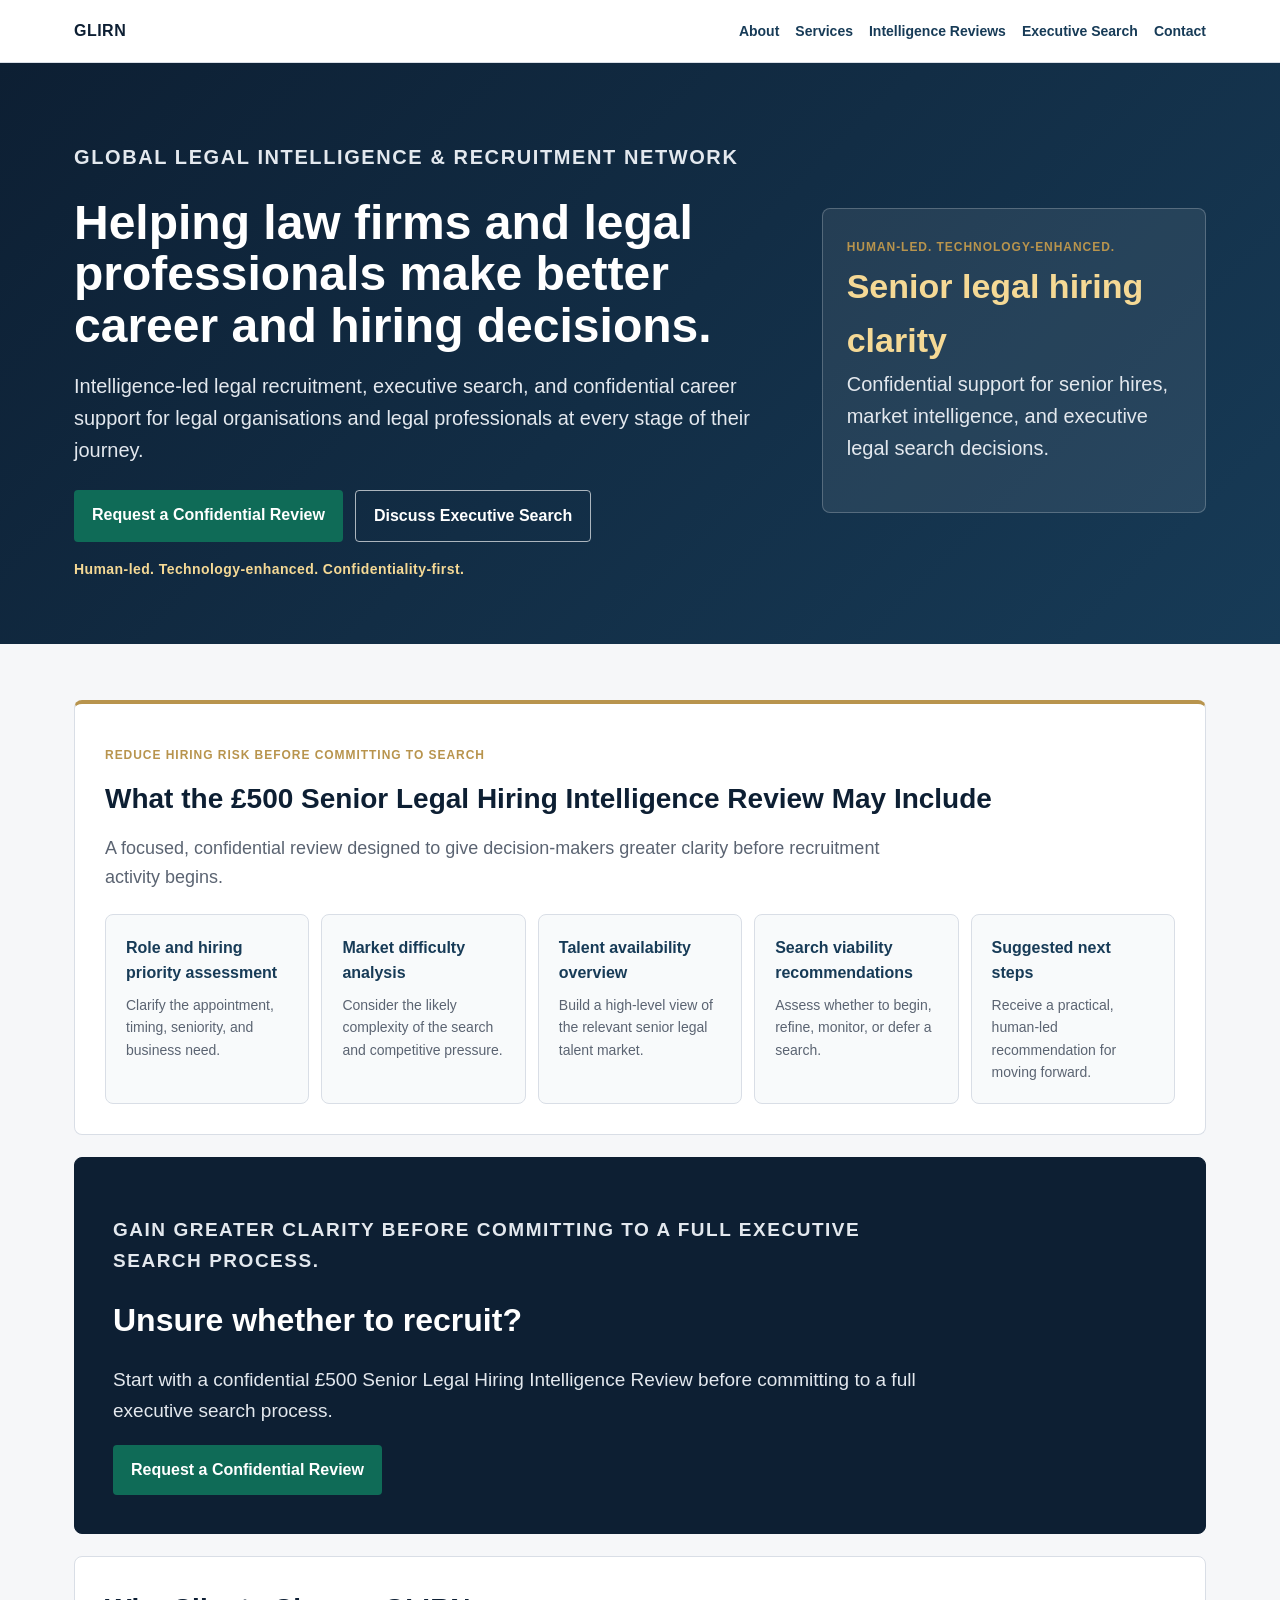
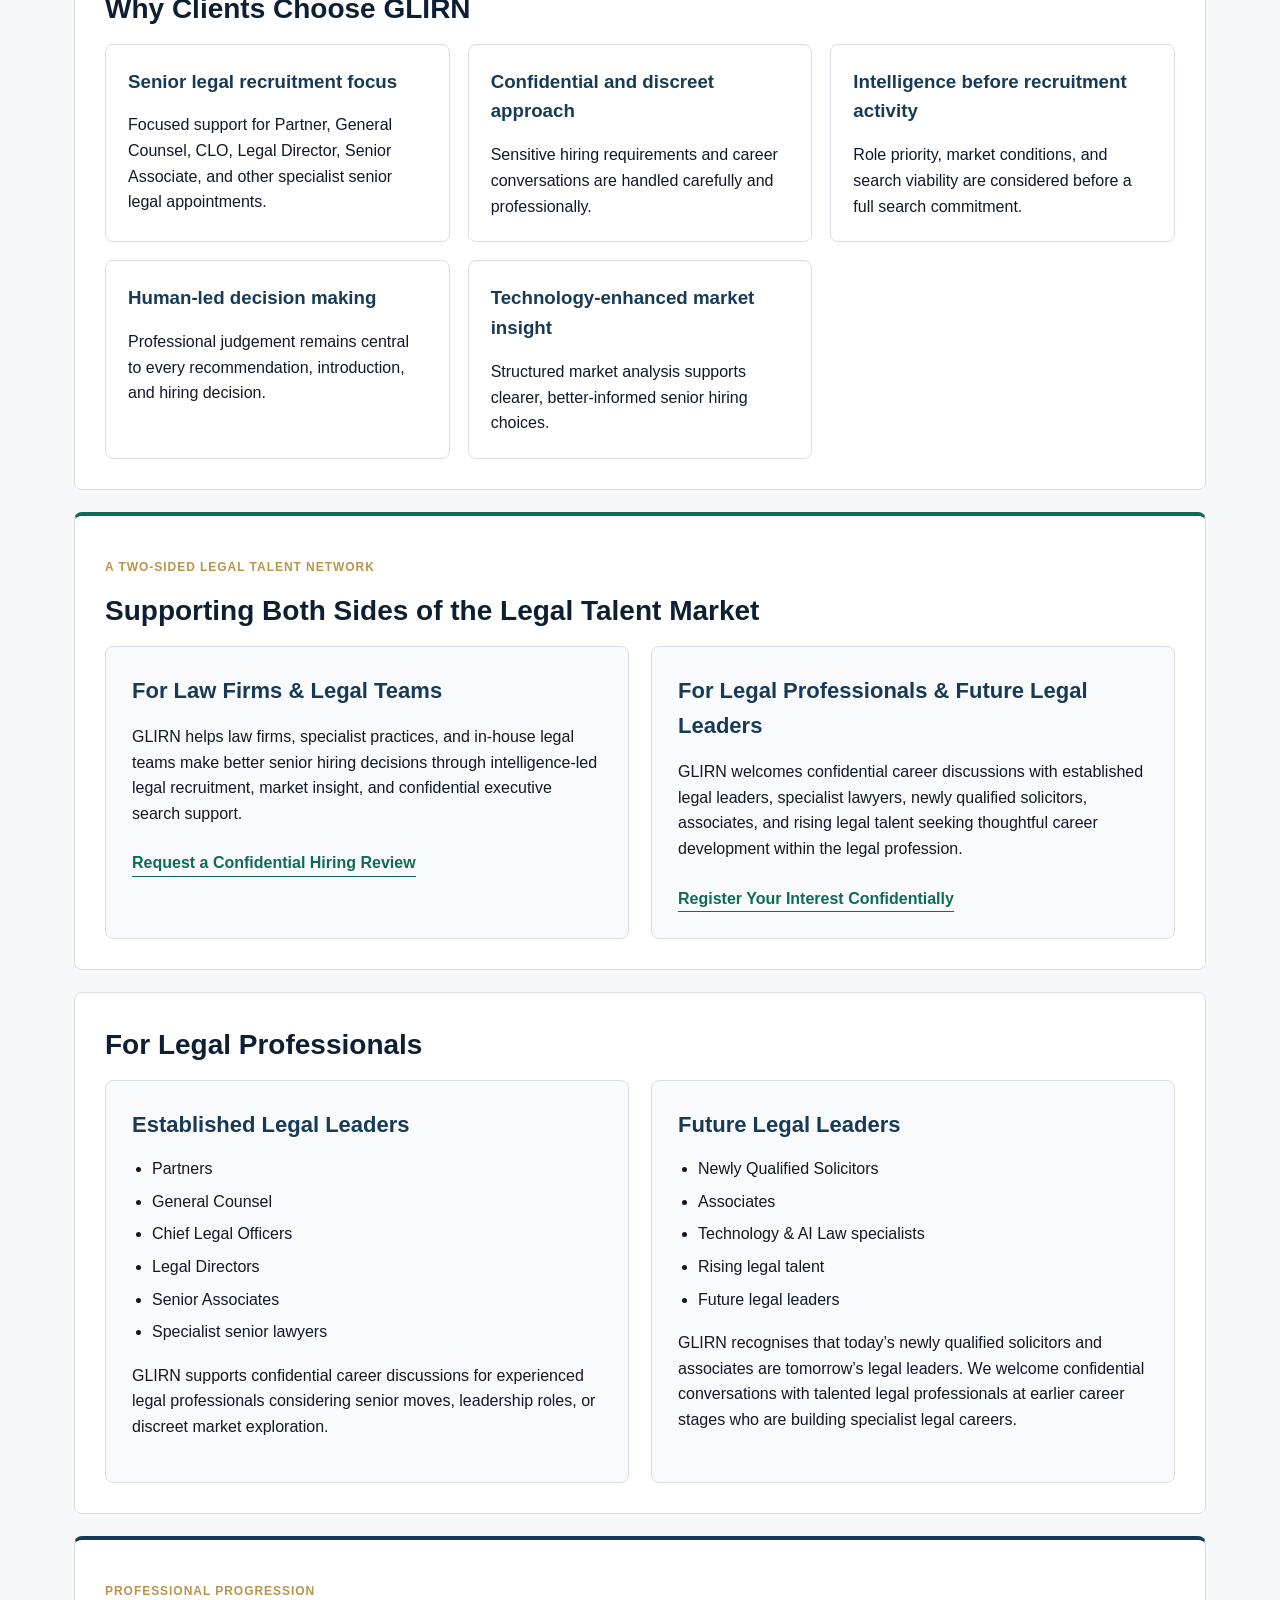
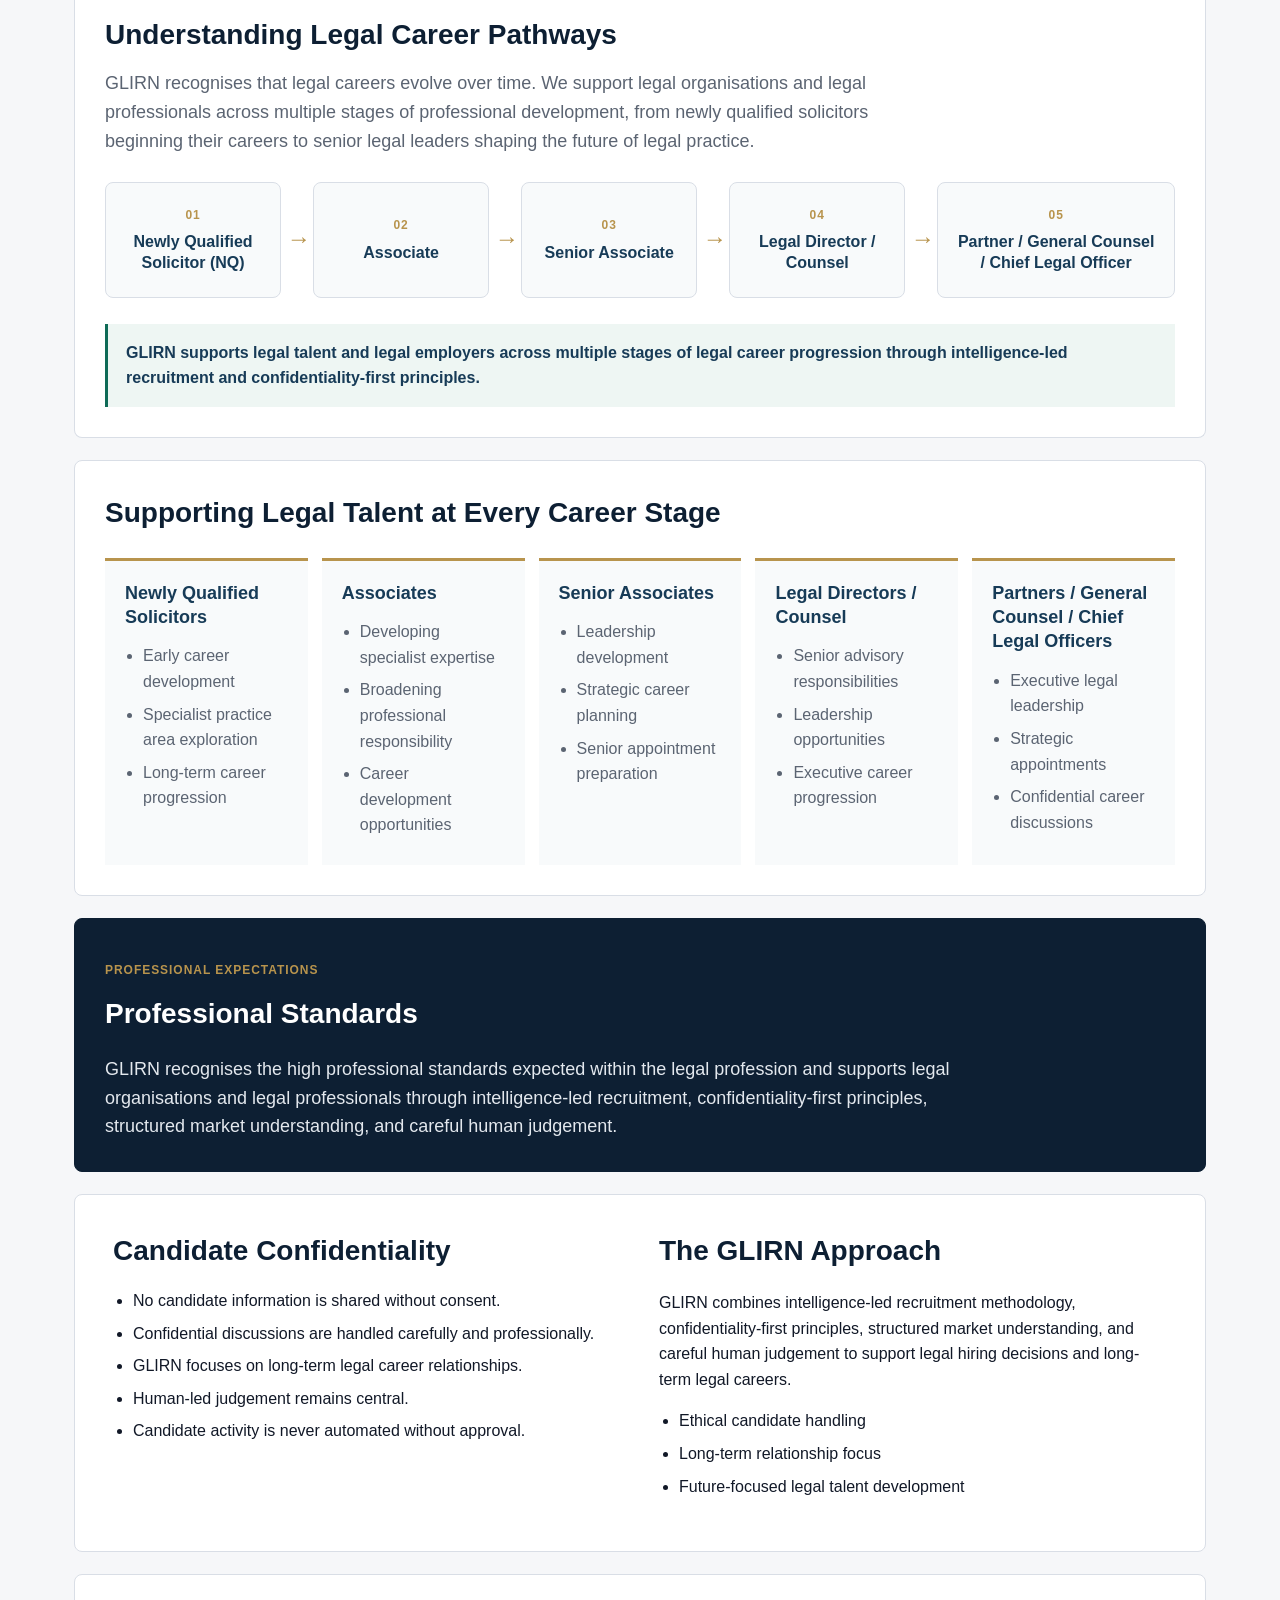
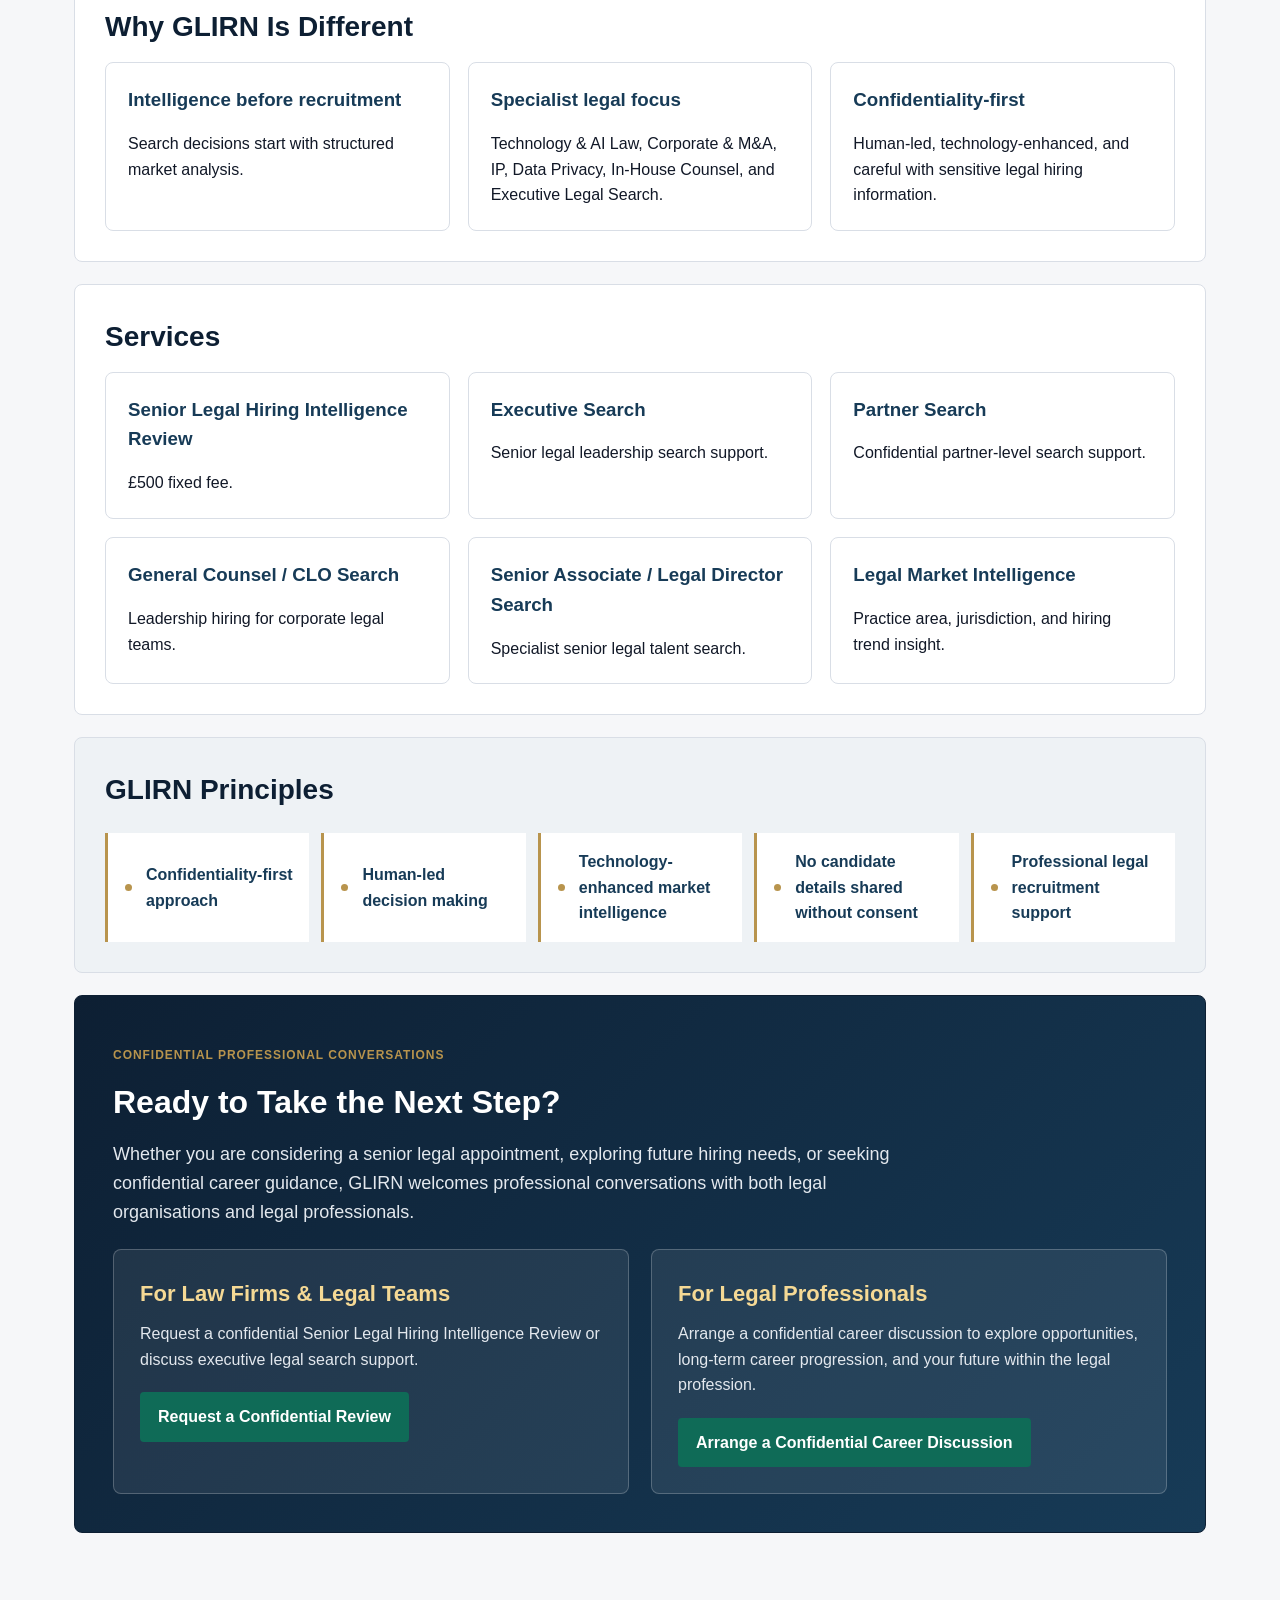
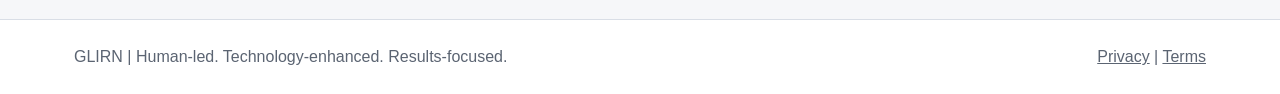
==== public/index.html @ fb08d6c9 "GLIRN Mission 102 live deployment ready" ====
<!doctype html>
<html lang="en">
<head>
  <meta charset="utf-8">
  <meta name="viewport" content="width=device-width, initial-scale=1">
  <title>Global Legal Intelligence & Recruitment Network</title>
  <link rel="stylesheet" href="styles.css">
</head>
<body>
  <header class="site-header">
    <nav class="nav">
      <a class="brand" href="index.html">GLIRN</a>
      <div class="nav-links">
        <a href="about.html">About</a><a href="services.html">Services</a><a href="intelligence-review.html">Intelligence Reviews</a><a href="executive-search.html">Executive Search</a><a href="contact.html">Contact</a>
      </div>
    </nav>
  </header>
  <section class="hero">
    <div class="hero-inner">
      <div>
        <p class="eyebrow">Global Legal Intelligence & Recruitment Network</p>
        <h1>Helping law firms and legal professionals make better career and hiring decisions.</h1>
        <p>Intelligence-led legal recruitment, executive search, and confidential career support for legal organisations and legal professionals at every stage of their journey.</p>
        <div class="button-row">
          <a class="button" href="contact.html">Request a Confidential Review</a>
          <a class="button secondary" href="executive-search.html">Discuss Executive Search</a>
        </div>
        <p class="hero-trust-line">Human-led. Technology-enhanced. Confidentiality-first.</p>
      </div>
      <div class="hero-panel">
        <span class="eyebrow">Human-led. Technology-enhanced.</span>
        <strong>Senior legal hiring clarity</strong>
        <p>Confidential support for senior hires, market intelligence, and executive legal search decisions.</p>
      </div>
    </div>
  </section>
  <main>
    <section class="section review-inclusions">
      <p class="eyebrow">Reduce Hiring Risk Before Committing to Search</p>
      <h2>What the &pound;500 Senior Legal Hiring Intelligence Review May Include</h2>
      <p class="section-intro">A focused, confidential review designed to give decision-makers greater clarity before recruitment activity begins.</p>
      <div class="review-list">
        <div><strong>Role and hiring priority assessment</strong><span>Clarify the appointment, timing, seniority, and business need.</span></div>
        <div><strong>Market difficulty analysis</strong><span>Consider the likely complexity of the search and competitive pressure.</span></div>
        <div><strong>Talent availability overview</strong><span>Build a high-level view of the relevant senior legal talent market.</span></div>
        <div><strong>Search viability recommendations</strong><span>Assess whether to begin, refine, monitor, or defer a search.</span></div>
        <div><strong>Suggested next steps</strong><span>Receive a practical, human-led recommendation for moving forward.</span></div>
      </div>
    </section>
    <section class="section cta-band near-top-cta">
      <p class="eyebrow">Gain greater clarity before committing to a full executive search process.</p>
      <h2>Unsure whether to recruit?</h2>
      <p>Start with a confidential &pound;500 Senior Legal Hiring Intelligence Review before committing to a full executive search process.</p>
      <a class="button" href="contact.html">Request a Confidential Review</a>
    </section>
    <section class="section">
      <h2>Why Clients Choose GLIRN</h2>
      <div class="grid">
        <div class="card"><h3>Senior legal recruitment focus</h3><p>Focused support for Partner, General Counsel, CLO, Legal Director, Senior Associate, and other specialist senior legal appointments.</p></div>
        <div class="card"><h3>Confidential and discreet approach</h3><p>Sensitive hiring requirements and career conversations are handled carefully and professionally.</p></div>
        <div class="card"><h3>Intelligence before recruitment activity</h3><p>Role priority, market conditions, and search viability are considered before a full search commitment.</p></div>
        <div class="card"><h3>Human-led decision making</h3><p>Professional judgement remains central to every recommendation, introduction, and hiring decision.</p></div>
        <div class="card"><h3>Technology-enhanced market insight</h3><p>Structured market analysis supports clearer, better-informed senior hiring choices.</p></div>
      </div>
    </section>
    <section class="section market-sides">
      <p class="eyebrow">A two-sided legal talent network</p>
      <h2>Supporting Both Sides of the Legal Talent Market</h2>
      <div class="split">
        <div class="audience-card"><h3>For Law Firms &amp; Legal Teams</h3><p>GLIRN helps law firms, specialist practices, and in-house legal teams make better senior hiring decisions through intelligence-led legal recruitment, market insight, and confidential executive search support.</p><a class="text-link" href="contact.html">Request a Confidential Hiring Review</a></div>
        <div class="audience-card"><h3>For Legal Professionals &amp; Future Legal Leaders</h3><p>GLIRN welcomes confidential career discussions with established legal leaders, specialist lawyers, newly qualified solicitors, associates, and rising legal talent seeking thoughtful career development within the legal profession.</p><a class="text-link" href="contact.html">Register Your Interest Confidentially</a></div>
      </div>
    </section>
    <section class="section">
      <h2>For Legal Professionals</h2>
      <div class="split">
        <div class="career-card"><h3>Established Legal Leaders</h3><ul class="role-list"><li>Partners</li><li>General Counsel</li><li>Chief Legal Officers</li><li>Legal Directors</li><li>Senior Associates</li><li>Specialist senior lawyers</li></ul><p>GLIRN supports confidential career discussions for experienced legal professionals considering senior moves, leadership roles, or discreet market exploration.</p></div>
        <div class="career-card"><h3>Future Legal Leaders</h3><ul class="role-list"><li>Newly Qualified Solicitors</li><li>Associates</li><li>Technology &amp; AI Law specialists</li><li>Rising legal talent</li><li>Future legal leaders</li></ul><p>GLIRN recognises that today&rsquo;s newly qualified solicitors and associates are tomorrow&rsquo;s legal leaders. We welcome confidential conversations with talented legal professionals at earlier career stages who are building specialist legal careers.</p></div>
      </div>
    </section>
    <section class="section career-pathways">
      <p class="eyebrow">Professional progression</p>
      <h2>Understanding Legal Career Pathways</h2>
      <p class="section-intro">GLIRN recognises that legal careers evolve over time. We support legal organisations and legal professionals across multiple stages of professional development, from newly qualified solicitors beginning their careers to senior legal leaders shaping the future of legal practice.</p>
      <div class="pathway-flow" aria-label="Legal career progression">
        <div class="pathway-step"><span>01</span><strong>Newly Qualified Solicitor (NQ)</strong></div>
        <div class="pathway-arrow" aria-hidden="true">&darr;</div>
        <div class="pathway-step"><span>02</span><strong>Associate</strong></div>
        <div class="pathway-arrow" aria-hidden="true">&darr;</div>
        <div class="pathway-step"><span>03</span><strong>Senior Associate</strong></div>
        <div class="pathway-arrow" aria-hidden="true">&darr;</div>
        <div class="pathway-step"><span>04</span><strong>Legal Director / Counsel</strong></div>
        <div class="pathway-arrow" aria-hidden="true">&darr;</div>
        <div class="pathway-step"><span>05</span><strong>Partner / General Counsel / Chief Legal Officer</strong></div>
      </div>
      <p class="pathway-summary">GLIRN supports legal talent and legal employers across multiple stages of legal career progression through intelligence-led recruitment and confidentiality-first principles.</p>
    </section>
    <section class="section career-stages">
      <h2>Supporting Legal Talent at Every Career Stage</h2>
      <div class="stage-grid">
        <div class="stage-card"><h3>Newly Qualified Solicitors</h3><ul><li>Early career development</li><li>Specialist practice area exploration</li><li>Long-term career progression</li></ul></div>
        <div class="stage-card"><h3>Associates</h3><ul><li>Developing specialist expertise</li><li>Broadening professional responsibility</li><li>Career development opportunities</li></ul></div>
        <div class="stage-card"><h3>Senior Associates</h3><ul><li>Leadership development</li><li>Strategic career planning</li><li>Senior appointment preparation</li></ul></div>
        <div class="stage-card"><h3>Legal Directors / Counsel</h3><ul><li>Senior advisory responsibilities</li><li>Leadership opportunities</li><li>Executive career progression</li></ul></div>
        <div class="stage-card"><h3>Partners / General Counsel / Chief Legal Officers</h3><ul><li>Executive legal leadership</li><li>Strategic appointments</li><li>Confidential career discussions</li></ul></div>
      </div>
    </section>
    <section class="section professional-standards">
      <p class="eyebrow">Professional expectations</p>
      <h2>Professional Standards</h2>
      <p>GLIRN recognises the high professional standards expected within the legal profession and supports legal organisations and legal professionals through intelligence-led recruitment, confidentiality-first principles, structured market understanding, and careful human judgement.</p>
    </section>
    <section class="section split trust-sections">
      <div><h2>Candidate Confidentiality</h2><ul class="trust-list"><li>No candidate information is shared without consent.</li><li>Confidential discussions are handled carefully and professionally.</li><li>GLIRN focuses on long-term legal career relationships.</li><li>Human-led judgement remains central.</li><li>Candidate activity is never automated without approval.</li></ul></div>
      <div><h2>The GLIRN Approach</h2><p>GLIRN combines intelligence-led recruitment methodology, confidentiality-first principles, structured market understanding, and careful human judgement to support legal hiring decisions and long-term legal careers.</p><ul class="trust-list"><li>Ethical candidate handling</li><li>Long-term relationship focus</li><li>Future-focused legal talent development</li></ul></div>
    </section>
    <section class="section">
      <h2>Why GLIRN Is Different</h2>
      <div class="grid">
        <div class="card"><h3>Intelligence before recruitment</h3><p>Search decisions start with structured market analysis.</p></div>
        <div class="card"><h3>Specialist legal focus</h3><p>Technology & AI Law, Corporate & M&A, IP, Data Privacy, In-House Counsel, and Executive Legal Search.</p></div>
        <div class="card"><h3>Confidentiality-first</h3><p>Human-led, technology-enhanced, and careful with sensitive legal hiring information.</p></div>
      </div>
    </section>
    <section class="section">
      <h2>Services</h2>
      <div class="grid">
        <div class="card"><h3>Senior Legal Hiring Intelligence Review</h3><p>&pound;500 fixed fee.</p></div>
        <div class="card"><h3>Executive Search</h3><p>Senior legal leadership search support.</p></div>
        <div class="card"><h3>Partner Search</h3><p>Confidential partner-level search support.</p></div>
        <div class="card"><h3>General Counsel / CLO Search</h3><p>Leadership hiring for corporate legal teams.</p></div>
        <div class="card"><h3>Senior Associate / Legal Director Search</h3><p>Specialist senior legal talent search.</p></div>
        <div class="card"><h3>Legal Market Intelligence</h3><p>Practice area, jurisdiction, and hiring trend insight.</p></div>
      </div>
    </section>
    <section class="section principles">
      <h2>GLIRN Principles</h2>
      <ul class="principles-list">
        <li>Confidentiality-first approach</li>
        <li>Human-led decision making</li>
        <li>Technology-enhanced market intelligence</li>
        <li>No candidate details shared without consent</li>
        <li>Professional legal recruitment support</li>
      </ul>
    </section>
    <section class="section final-conversion">
      <p class="eyebrow">Confidential professional conversations</p>
      <h2>Ready to Take the Next Step?</h2>
      <p class="section-intro">Whether you are considering a senior legal appointment, exploring future hiring needs, or seeking confidential career guidance, GLIRN welcomes professional conversations with both legal organisations and legal professionals.</p>
      <div class="split">
        <div class="conversion-card"><h3>For Law Firms &amp; Legal Teams</h3><p>Request a confidential Senior Legal Hiring Intelligence Review or discuss executive legal search support.</p><a class="button" href="contact.html">Request a Confidential Review</a></div>
        <div class="conversion-card"><h3>For Legal Professionals</h3><p>Arrange a confidential career discussion to explore opportunities, long-term career progression, and your future within the legal profession.</p><a class="button" href="contact.html">Arrange a Confidential Career Discussion</a></div>
      </div>
    </section>
  </main>
  <footer class="footer"><div class="footer-inner"><span>GLIRN | Human-led. Technology-enhanced. Results-focused.</span><span><a href="privacy.html">Privacy</a> | <a href="terms.html">Terms</a></span></div></footer>
</body>
</html>
---- public/styles.css ----
:root{
  --ink:#111827;
  --muted:#5b6472;
  --line:#d9dee6;
  --navy:#0d1f33;
  --blue:#173b57;
  --green:#0f6b57;
  --gold:#b8944d;
  --paper:#f6f7f9;
  --white:#ffffff;
}
*{box-sizing:border-box}
body{margin:0;font-family:Arial,Helvetica,sans-serif;color:var(--ink);background:var(--paper);line-height:1.6}
a{color:inherit}
.site-header{background:var(--white);border-bottom:1px solid var(--line);position:sticky;top:0;z-index:2}
.nav{max-width:1180px;margin:auto;padding:18px 24px;display:flex;align-items:center;justify-content:space-between;gap:18px}
.brand{font-weight:800;letter-spacing:.03em;color:var(--navy);text-decoration:none}
.nav-links{display:flex;flex-wrap:wrap;gap:16px}
.nav-links a{text-decoration:none;color:var(--blue);font-weight:700;font-size:14px}
.hero{background:linear-gradient(135deg,#0d1f33,#173b57);color:white}
.hero-inner{max-width:1180px;margin:auto;padding:78px 24px 64px;display:grid;grid-template-columns:1.3fr .7fr;gap:34px;align-items:center}
.hero h1{font-size:48px;line-height:1.08;margin:0 0 18px;letter-spacing:0}
.hero p{font-size:20px;color:#e3e8ee;margin:0 0 24px}
.hero-panel{border:1px solid rgba(255,255,255,.22);padding:24px;background:rgba(255,255,255,.08);border-radius:8px}
.hero-panel strong{display:block;font-size:34px;color:#f5d995}
.button-row{display:flex;flex-wrap:wrap;gap:12px}
.button{display:inline-block;padding:12px 18px;border-radius:4px;text-decoration:none;font-weight:800;background:var(--green);color:white}
.button.secondary{background:transparent;border:1px solid rgba(255,255,255,.65)}
.hero .hero-trust-line{margin:16px 0 0;font-size:14px;font-weight:800;letter-spacing:.03em;color:#f5d995}
main{max-width:1180px;margin:auto;padding:34px 24px}
.section{background:var(--white);border:1px solid var(--line);border-radius:8px;padding:30px;margin:22px 0}
.section h2{margin:0 0 12px;color:var(--navy);font-size:28px}
.grid{display:grid;grid-template-columns:repeat(3,1fr);gap:18px}
.card{border:1px solid var(--line);border-radius:8px;padding:22px;background:#fff}
.card h3{margin:0 0 8px;color:var(--blue)}
.card p{margin-bottom:0}
.eyebrow{text-transform:uppercase;font-size:12px;font-weight:800;letter-spacing:.08em;color:var(--gold)}
.split{display:grid;grid-template-columns:1fr 1fr;gap:22px}
.market-sides{border-top:4px solid var(--green)}
.audience-card,.career-card{padding:26px;border:1px solid var(--line);border-radius:8px;background:#f8fafb}
.audience-card h3,.career-card h3{margin:0 0 10px;color:var(--blue);font-size:22px}
.text-link{display:inline-block;margin-top:8px;color:var(--green);font-weight:800;text-decoration:none;border-bottom:1px solid currentColor}
.role-list,.trust-list{margin:14px 0 18px;padding-left:20px}
.role-list li,.trust-list li{margin:7px 0}
.trust-sections>div{padding:4px 8px}
.standards-note{padding:14px 16px;background:#eef2f5;border-left:3px solid var(--gold);color:var(--muted);font-size:14px}
.section-intro{max-width:780px;color:var(--muted);font-size:18px;margin:0 0 22px}
.career-pathways{border-top:4px solid var(--blue)}
.pathway-flow{display:grid;grid-template-columns:1fr auto 1fr auto 1fr auto 1fr auto 1.35fr;gap:10px;align-items:stretch;margin:26px 0}
.pathway-step{display:flex;flex-direction:column;justify-content:center;min-height:116px;padding:18px;border:1px solid var(--line);border-radius:8px;background:#f8fafb;text-align:center}
.pathway-step span{color:var(--gold);font-size:12px;font-weight:800;letter-spacing:.08em}
.pathway-step strong{margin-top:6px;color:var(--blue);line-height:1.35}
.pathway-arrow{display:flex;align-items:center;color:var(--gold);font-size:24px;font-weight:800;transform:rotate(-90deg)}
.pathway-summary{margin:0;padding:16px 18px;border-left:3px solid var(--green);background:#eef6f3;color:var(--blue);font-weight:700}
.stage-grid{display:grid;grid-template-columns:repeat(5,1fr);gap:14px;margin-top:22px}
.stage-card{padding:20px;border-top:3px solid var(--gold);background:#f8fafb}
.stage-card h3{margin:0;color:var(--blue);font-size:18px;line-height:1.35}
.stage-card ul{margin:14px 0 0;padding-left:18px;color:var(--muted)}
.stage-card li{margin:7px 0}
.professional-standards{background:var(--navy);color:#e3e8ee;border-color:var(--navy)}
.professional-standards h2{color:white}
.professional-standards p:last-child{max-width:900px;margin-bottom:0;font-size:18px}
.review-inclusions{border-top:4px solid var(--gold)}
.review-list{display:grid;grid-template-columns:repeat(5,1fr);gap:12px}
.review-list div{padding:20px;background:#f8fafb;border:1px solid var(--line);border-radius:8px}
.review-list strong{display:block;color:var(--blue);margin-bottom:8px}
.review-list span{display:block;color:var(--muted);font-size:14px}
.cta-band{background:var(--navy);color:white;border-color:var(--navy);padding:38px}
.cta-band h2{color:white;font-size:32px}
.cta-band p{max-width:820px;font-size:19px;color:#e3e8ee}
.near-top-cta{margin-top:0}
.principles{background:#eef2f5}
.principles-list{display:grid;grid-template-columns:repeat(5,1fr);gap:12px;margin:20px 0 0;padding:0;list-style:none}
.principles-list li{position:relative;display:flex;align-items:center;min-height:86px;padding:16px 16px 16px 38px;border-left:3px solid var(--gold);background:var(--white);font-weight:700;color:var(--blue)}
.principles-list li::before{content:"";position:absolute;left:17px;width:7px;height:7px;border-radius:50%;background:var(--gold)}
.principles-grid{display:grid;grid-template-columns:repeat(5,1fr);gap:12px;margin-top:20px}
.principles-grid span{display:flex;align-items:center;min-height:86px;padding:16px;border-left:3px solid var(--gold);background:var(--white);font-weight:700;color:var(--blue)}
.final-conversion{background:linear-gradient(135deg,#0d1f33,#173b57);color:white;border-color:var(--navy);padding:38px}
.final-conversion h2{color:white;font-size:32px}
.final-conversion .section-intro{color:#e3e8ee}
.conversion-card{padding:26px;border:1px solid rgba(255,255,255,.22);border-radius:8px;background:rgba(255,255,255,.08)}
.conversion-card h3{margin:0 0 10px;color:#f5d995;font-size:22px}
.conversion-card p{margin:0 0 20px;color:#e3e8ee}
.form label{display:block;margin-top:14px;font-weight:800}
.form input,.form select,.form textarea{width:100%;margin-top:6px;padding:12px;border:1px solid #b8c0c8;border-radius:4px;font:inherit;background:white}
.form button{margin-top:16px;border:0}
.footer{border-top:1px solid var(--line);background:var(--white);margin-top:30px}
.footer-inner{max-width:1180px;margin:auto;padding:24px;display:flex;justify-content:space-between;gap:18px;flex-wrap:wrap;color:var(--muted)}
@media (max-width:800px){
  .hero-inner,.split,.grid,.principles-grid,.principles-list,.review-list,.stage-grid{grid-template-columns:1fr}
  .pathway-flow{grid-template-columns:1fr}
  .pathway-arrow{justify-content:center;transform:none}
  .hero h1{font-size:34px}
  .nav{align-items:flex-start;flex-direction:column}
}
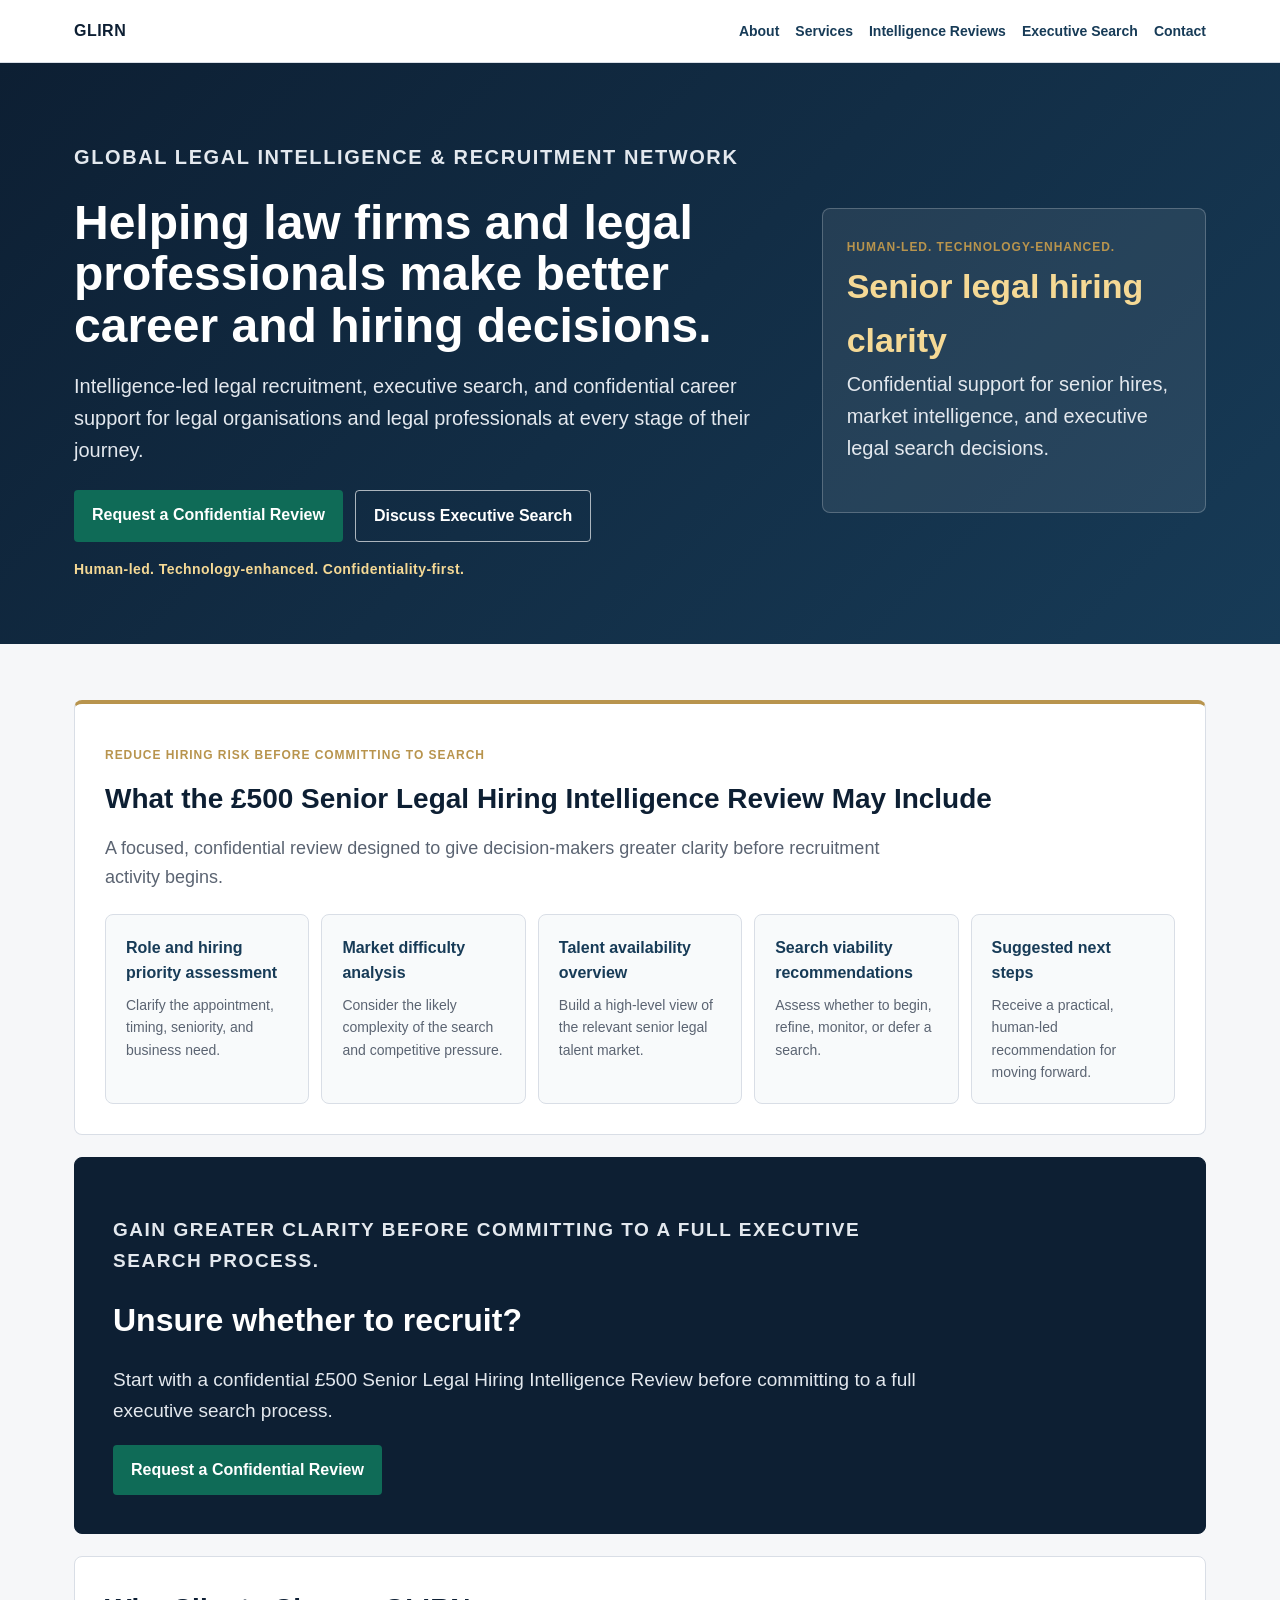
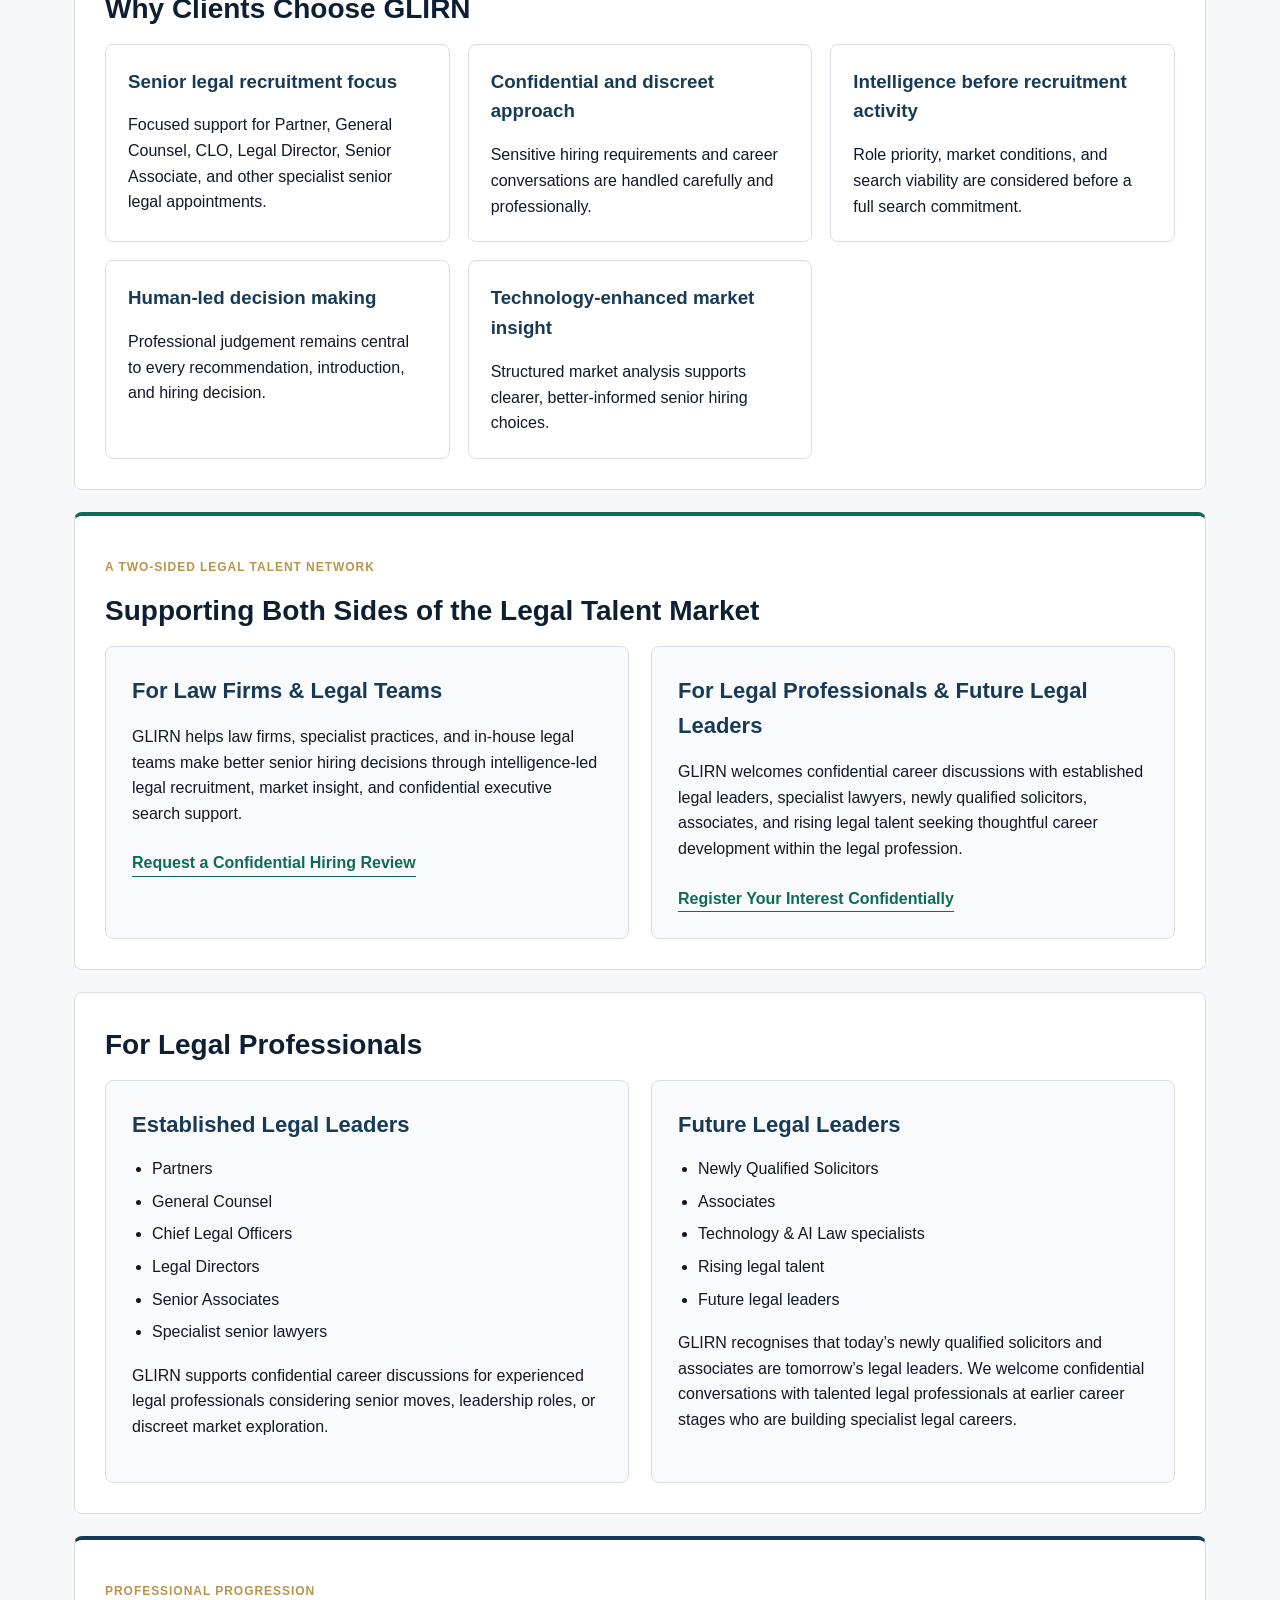
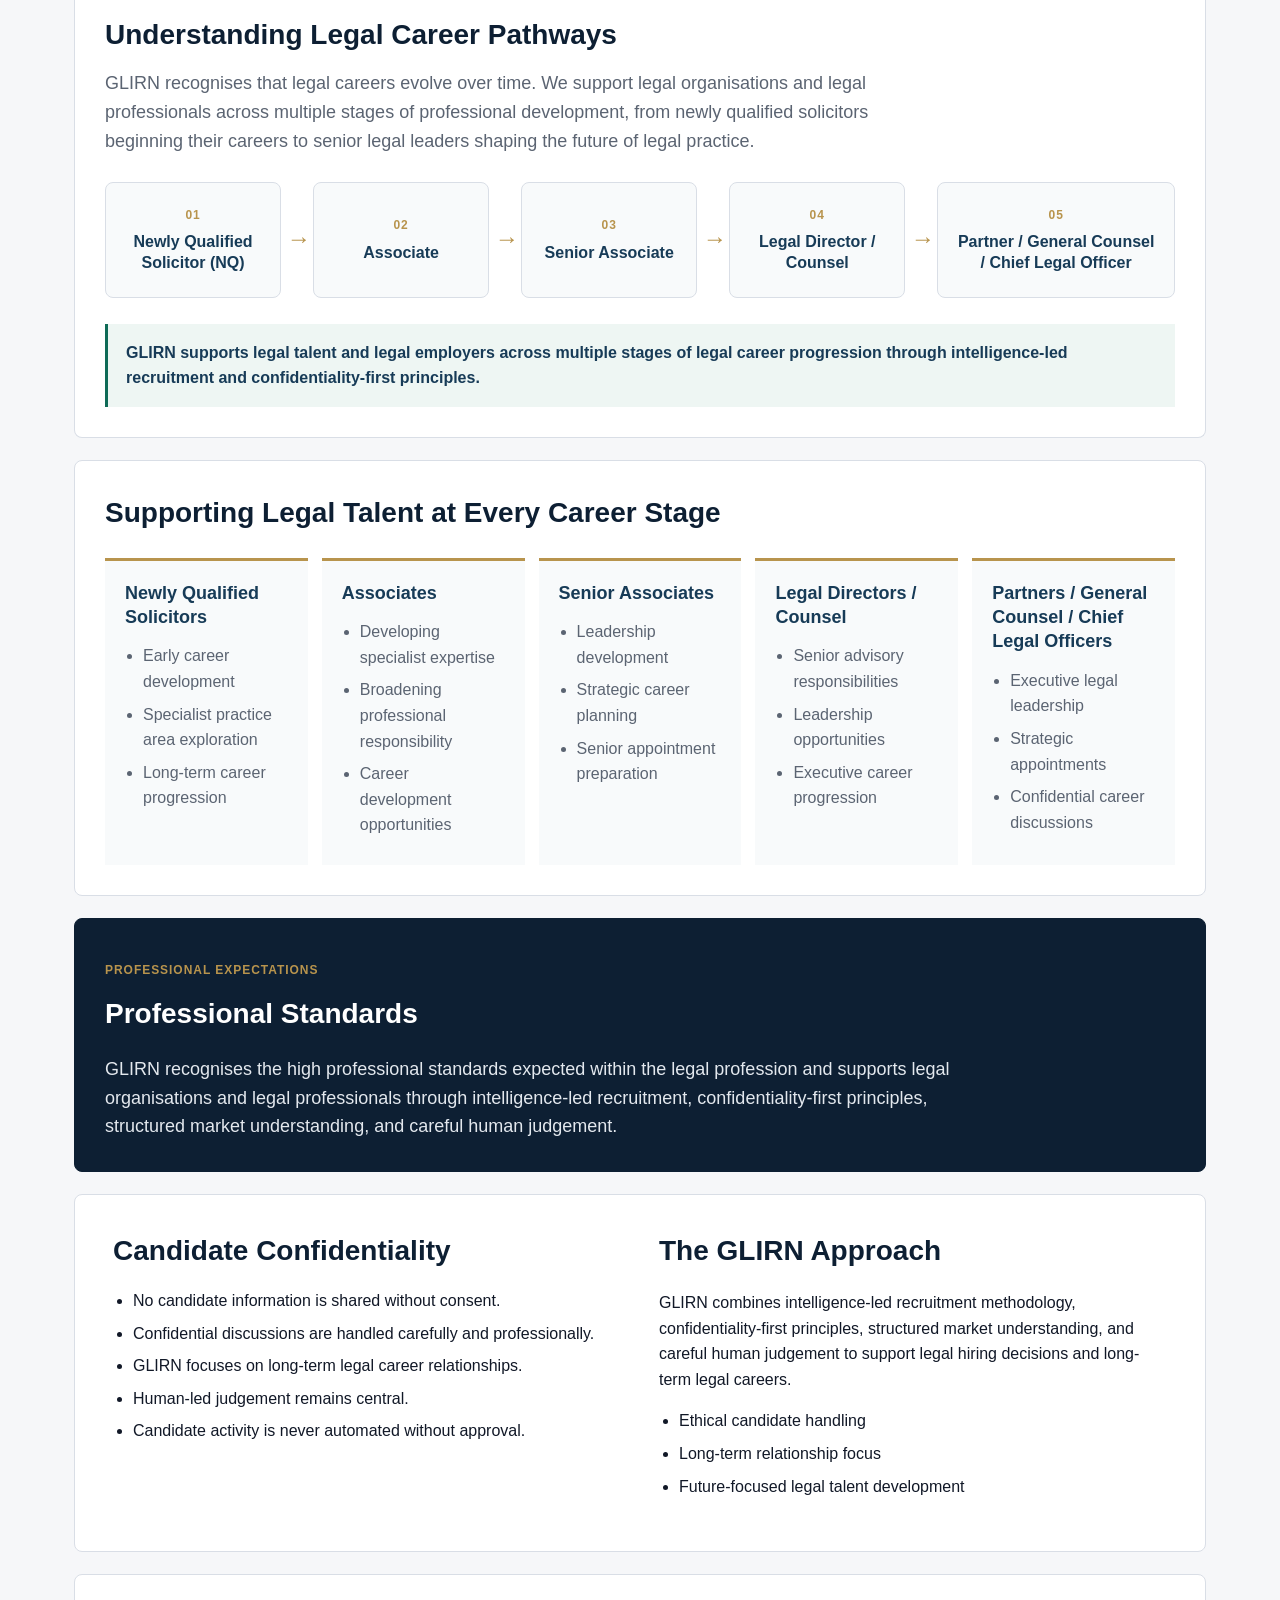
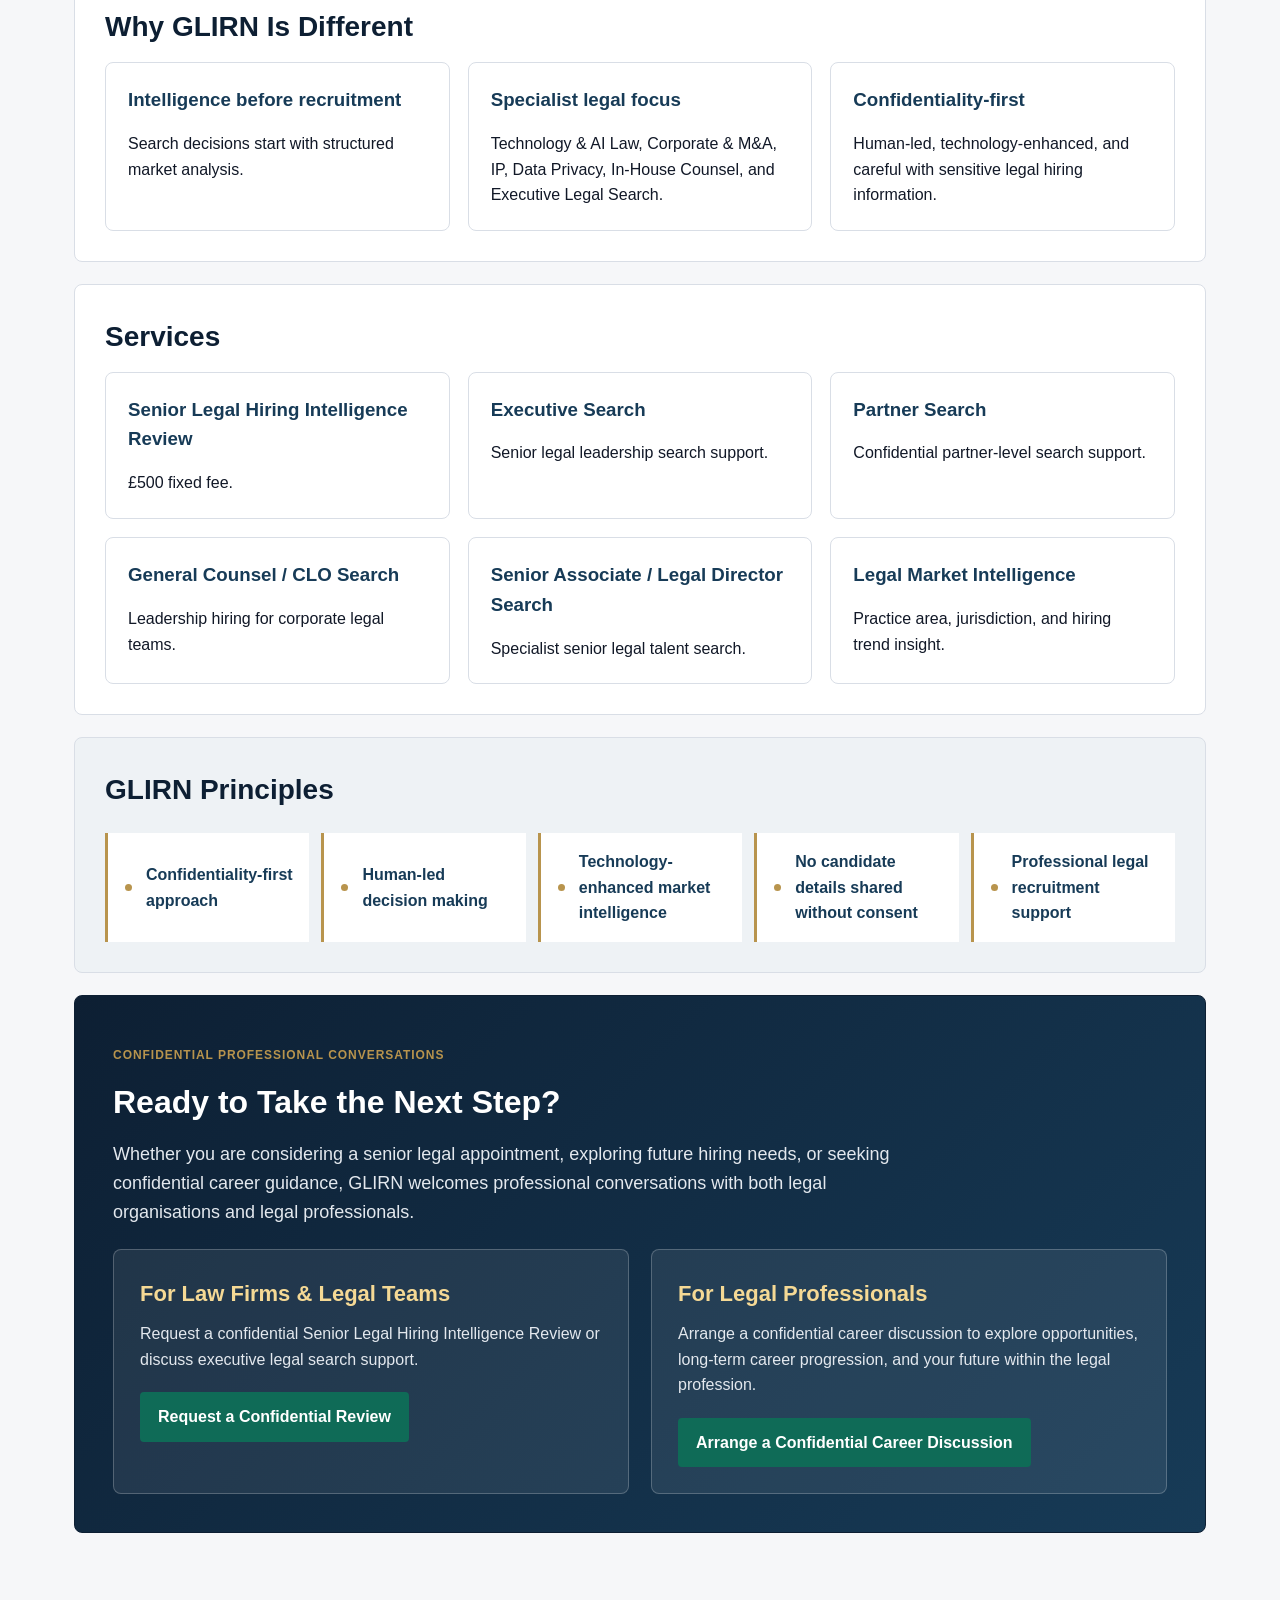
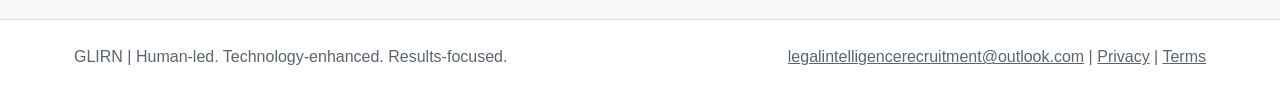
==== commit 7deaa405: "Mission 104: Add GLIRN contact email" ====
--- a/public/index.html
+++ b/public/index.html
@@ -153,6 +153,6 @@
       </div>
     </section>
   </main>
-  <footer class="footer"><div class="footer-inner"><span>GLIRN | Human-led. Technology-enhanced. Results-focused.</span><span><a href="privacy.html">Privacy</a> | <a href="terms.html">Terms</a></span></div></footer>
+  <footer class="footer"><div class="footer-inner"><span>GLIRN | Human-led. Technology-enhanced. Results-focused.</span><span><a href="mailto:legalintelligencerecruitment@outlook.com">legalintelligencerecruitment@outlook.com</a> | <a href="privacy.html">Privacy</a> | <a href="terms.html">Terms</a></span></div></footer>
 </body>
 </html>
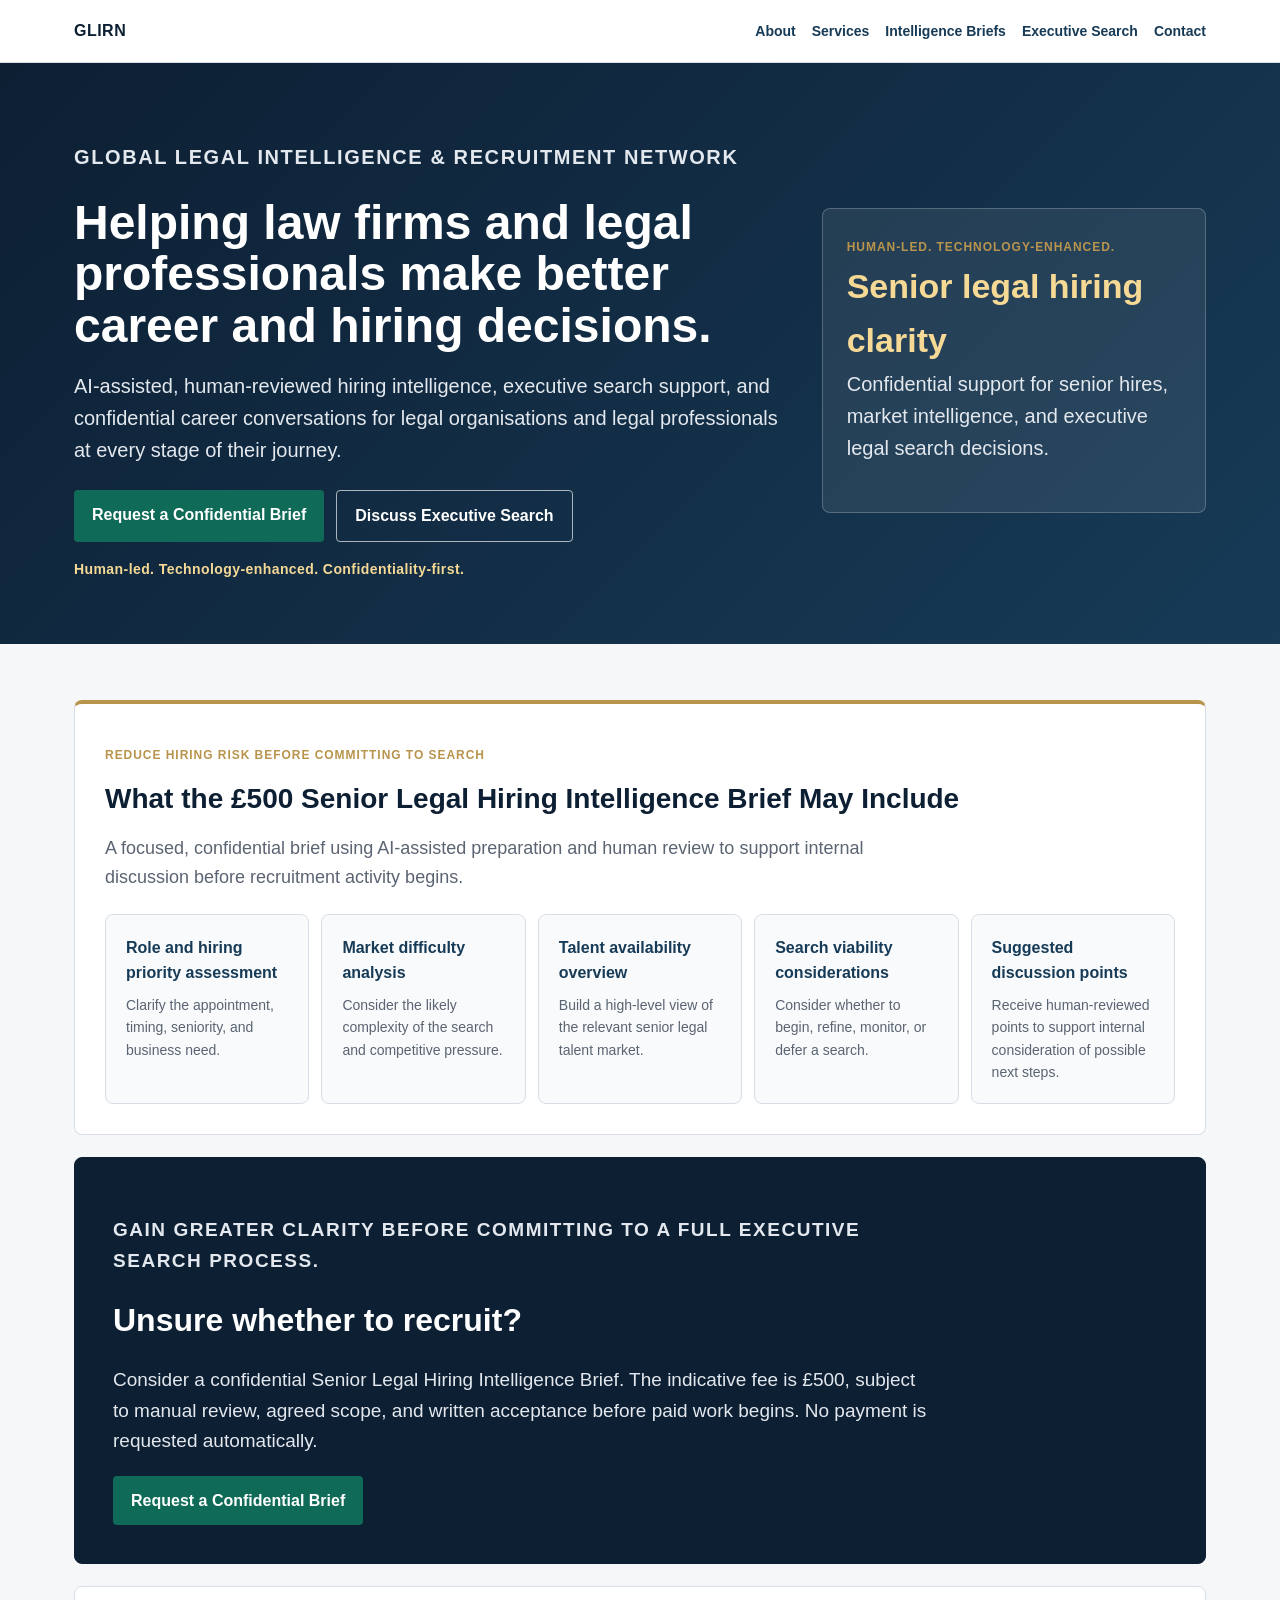
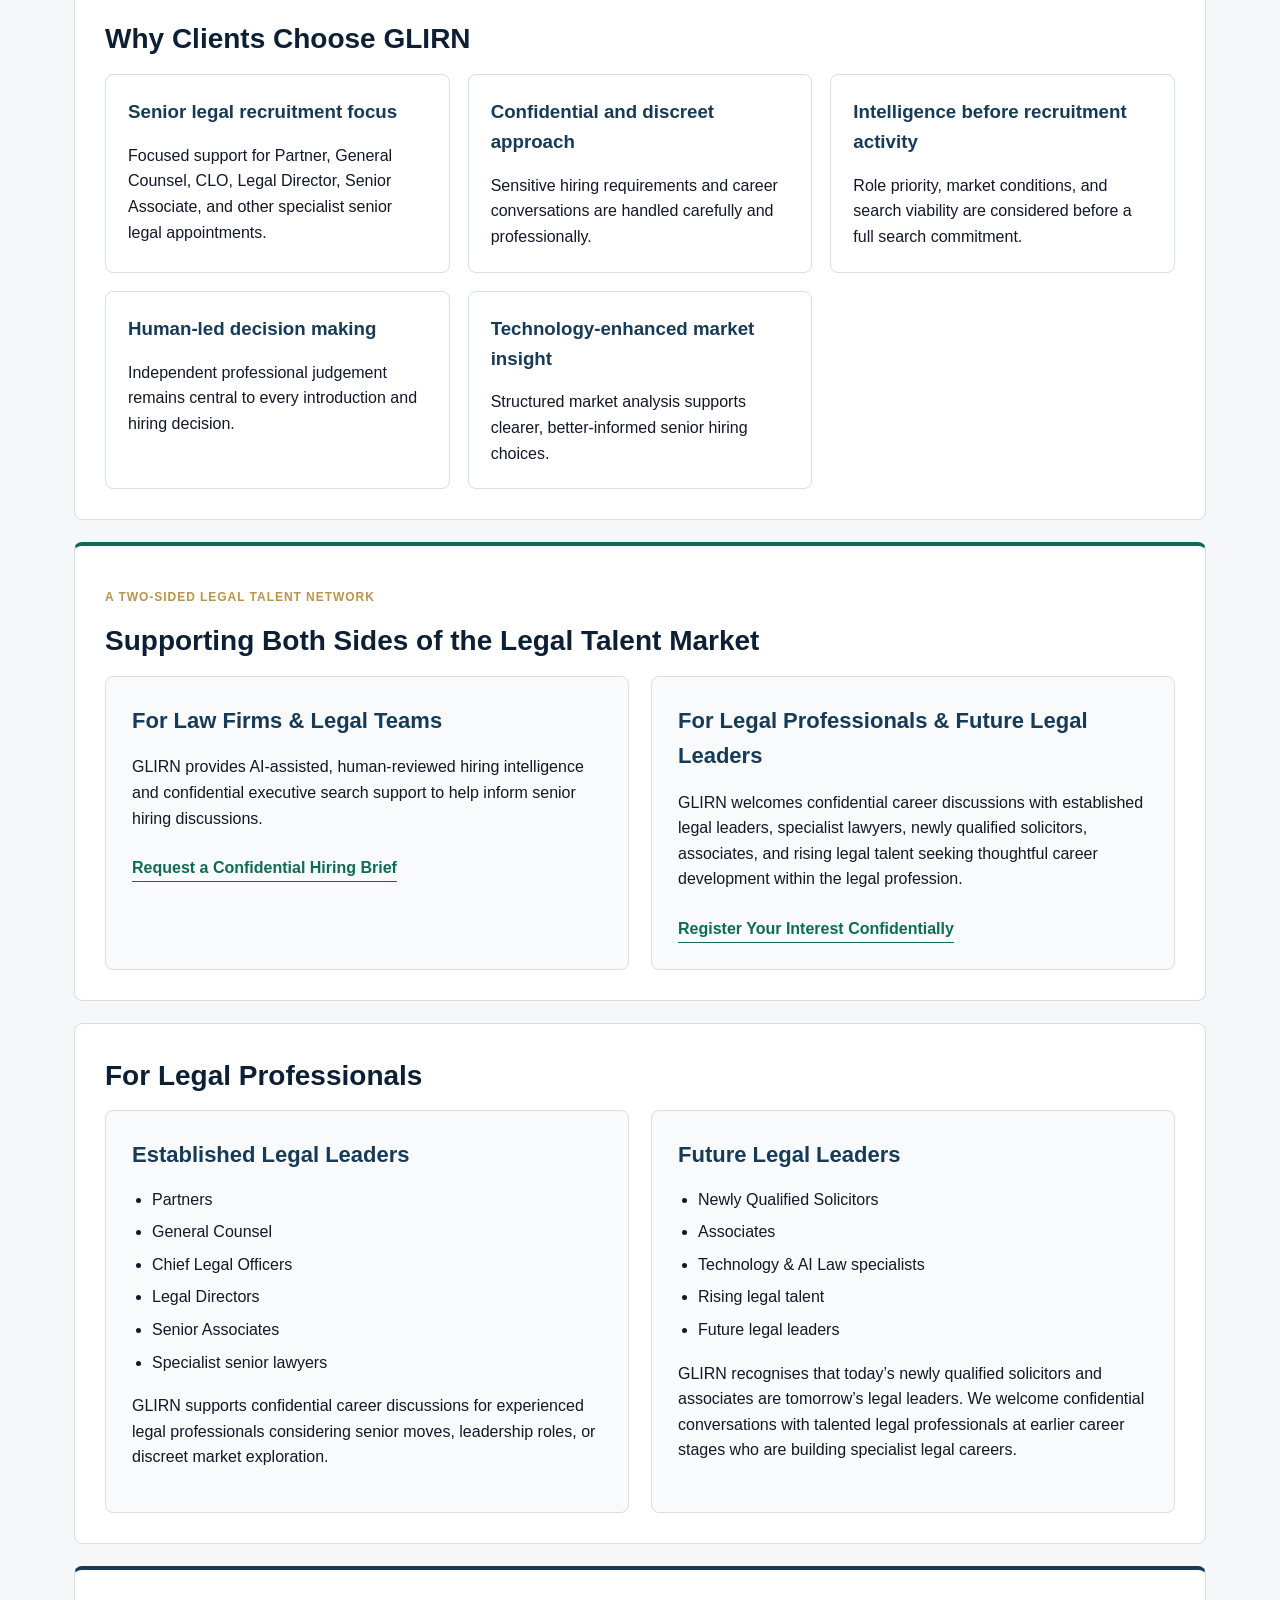
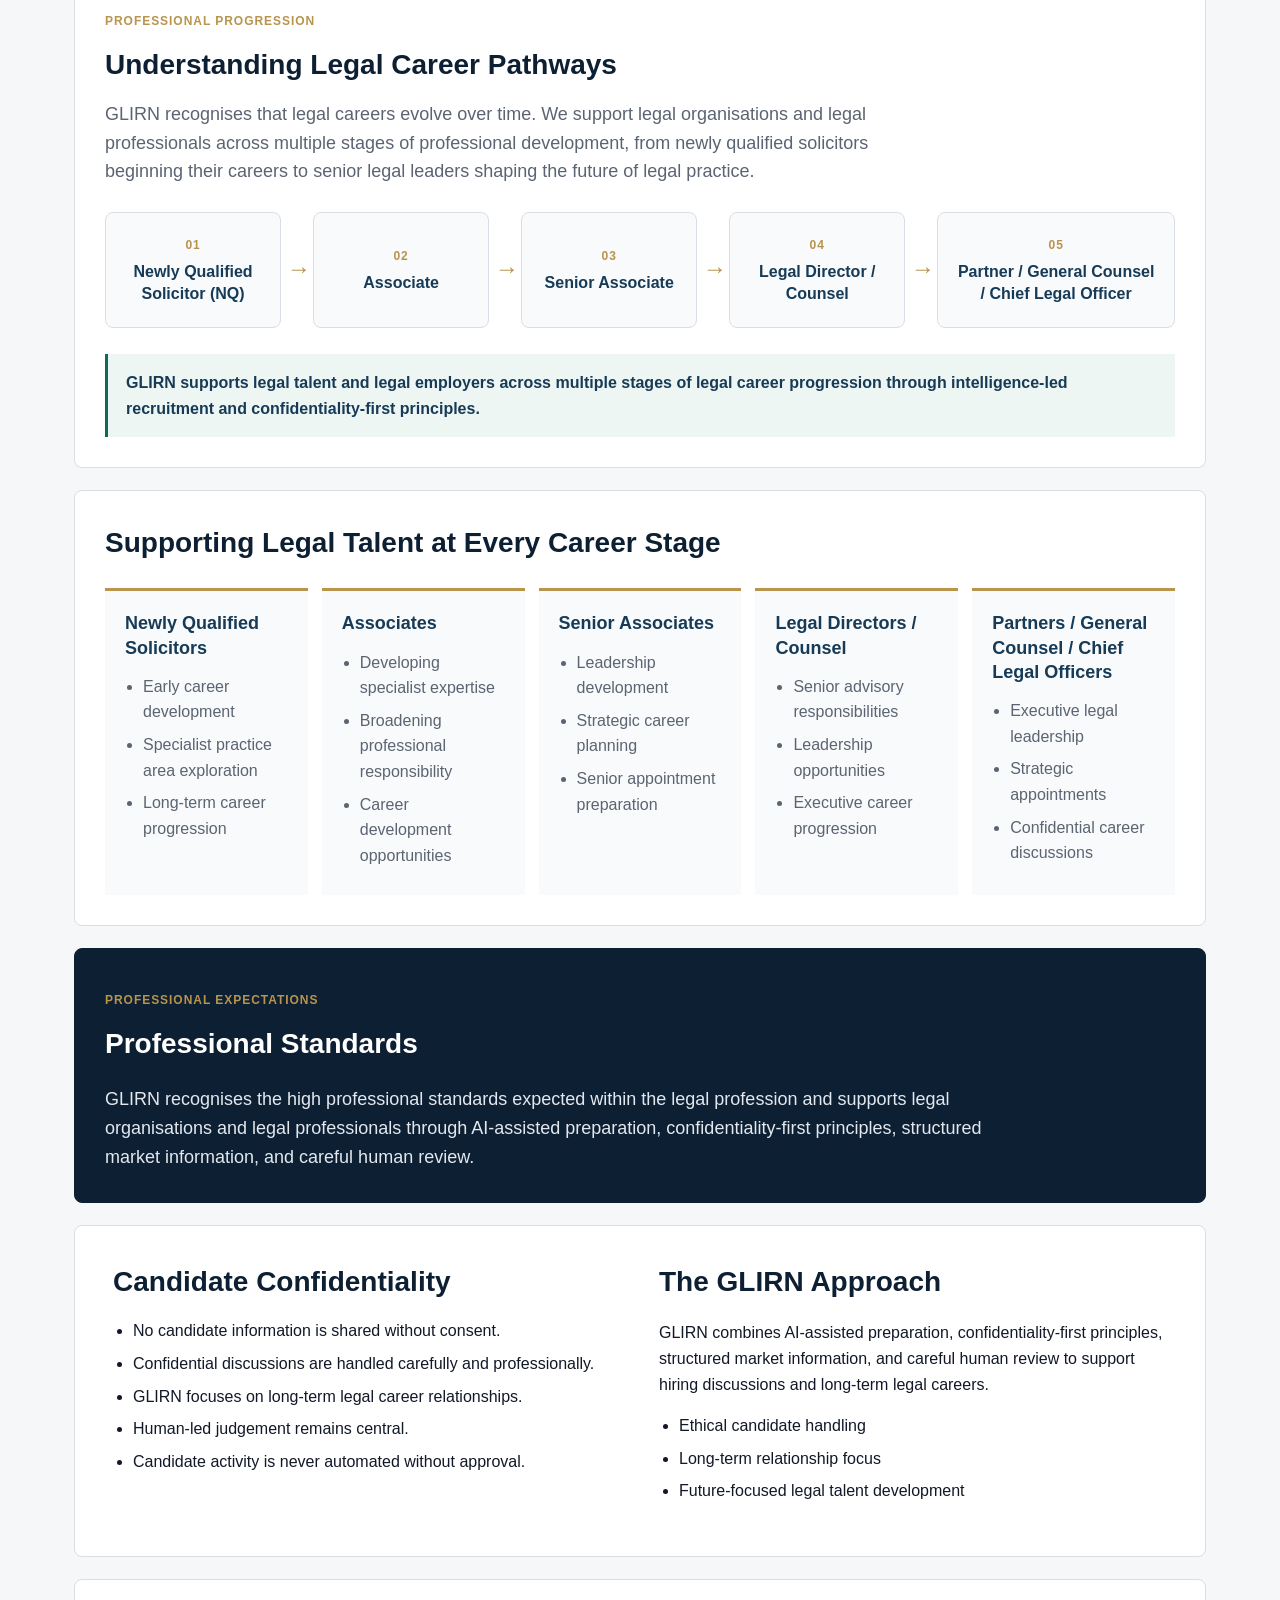
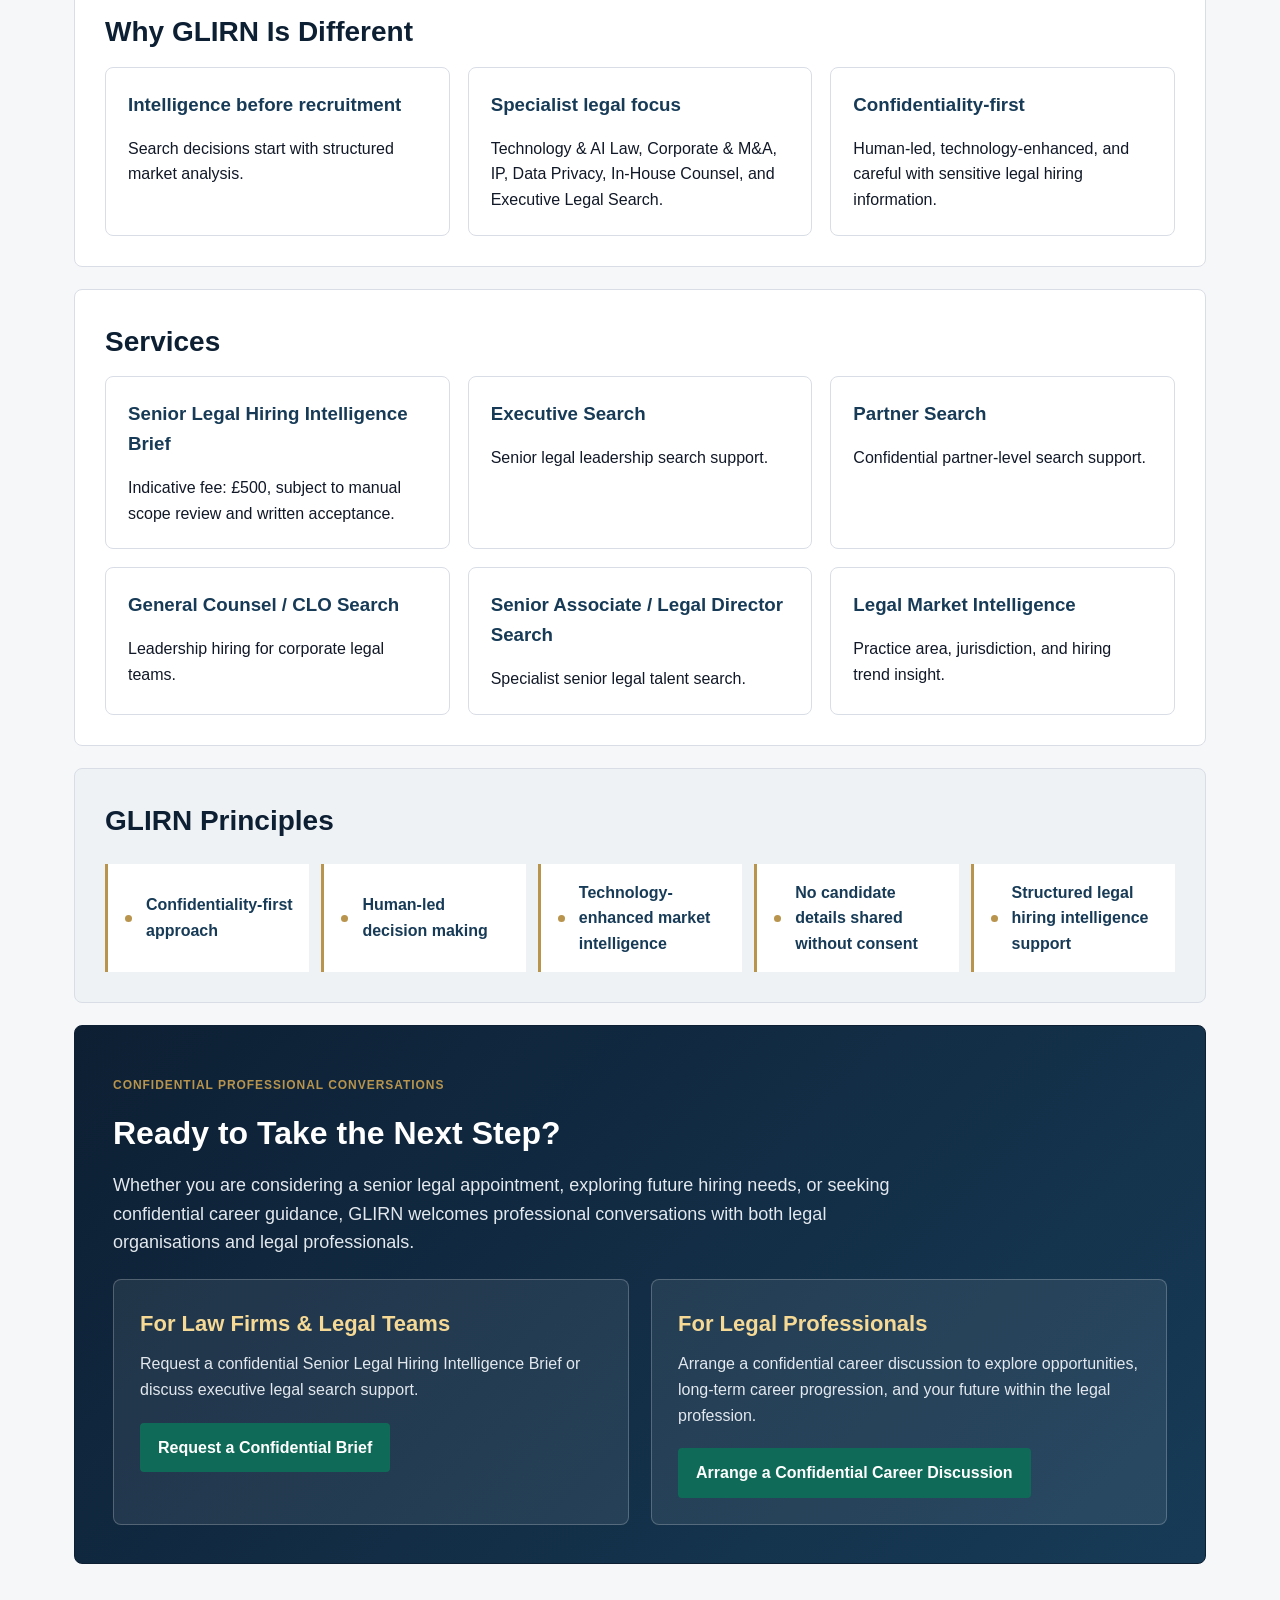
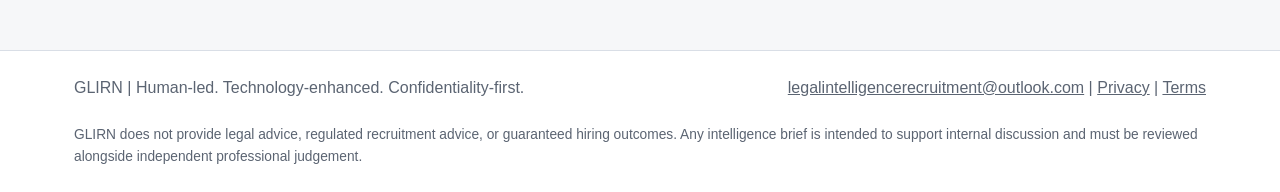
==== commit f7f0ede3: "Mission 105: Reposition GLIRN for safer human-reviewed intelligence" ====
--- a/public/index.html
+++ b/public/index.html
@@ -11,7 +11,7 @@
     <nav class="nav">
       <a class="brand" href="index.html">GLIRN</a>
       <div class="nav-links">
-        <a href="about.html">About</a><a href="services.html">Services</a><a href="intelligence-review.html">Intelligence Reviews</a><a href="executive-search.html">Executive Search</a><a href="contact.html">Contact</a>
+        <a href="about.html">About</a><a href="services.html">Services</a><a href="intelligence-review.html">Intelligence Briefs</a><a href="executive-search.html">Executive Search</a><a href="contact.html">Contact</a>
       </div>
     </nav>
   </header>
@@ -20,9 +20,9 @@
       <div>
         <p class="eyebrow">Global Legal Intelligence & Recruitment Network</p>
         <h1>Helping law firms and legal professionals make better career and hiring decisions.</h1>
-        <p>Intelligence-led legal recruitment, executive search, and confidential career support for legal organisations and legal professionals at every stage of their journey.</p>
+        <p>AI-assisted, human-reviewed hiring intelligence, executive search support, and confidential career conversations for legal organisations and legal professionals at every stage of their journey.</p>
         <div class="button-row">
-          <a class="button" href="contact.html">Request a Confidential Review</a>
+          <a class="button" href="contact.html">Request a Confidential Brief</a>
           <a class="button secondary" href="executive-search.html">Discuss Executive Search</a>
         </div>
         <p class="hero-trust-line">Human-led. Technology-enhanced. Confidentiality-first.</p>
@@ -37,21 +37,21 @@
   <main>
     <section class="section review-inclusions">
       <p class="eyebrow">Reduce Hiring Risk Before Committing to Search</p>
-      <h2>What the &pound;500 Senior Legal Hiring Intelligence Review May Include</h2>
-      <p class="section-intro">A focused, confidential review designed to give decision-makers greater clarity before recruitment activity begins.</p>
+      <h2>What the &pound;500 Senior Legal Hiring Intelligence Brief May Include</h2>
+      <p class="section-intro">A focused, confidential brief using AI-assisted preparation and human review to support internal discussion before recruitment activity begins.</p>
       <div class="review-list">
         <div><strong>Role and hiring priority assessment</strong><span>Clarify the appointment, timing, seniority, and business need.</span></div>
         <div><strong>Market difficulty analysis</strong><span>Consider the likely complexity of the search and competitive pressure.</span></div>
         <div><strong>Talent availability overview</strong><span>Build a high-level view of the relevant senior legal talent market.</span></div>
-        <div><strong>Search viability recommendations</strong><span>Assess whether to begin, refine, monitor, or defer a search.</span></div>
-        <div><strong>Suggested next steps</strong><span>Receive a practical, human-led recommendation for moving forward.</span></div>
+        <div><strong>Search viability considerations</strong><span>Consider whether to begin, refine, monitor, or defer a search.</span></div>
+        <div><strong>Suggested discussion points</strong><span>Receive human-reviewed points to support internal consideration of possible next steps.</span></div>
       </div>
     </section>
     <section class="section cta-band near-top-cta">
       <p class="eyebrow">Gain greater clarity before committing to a full executive search process.</p>
       <h2>Unsure whether to recruit?</h2>
-      <p>Start with a confidential &pound;500 Senior Legal Hiring Intelligence Review before committing to a full executive search process.</p>
-      <a class="button" href="contact.html">Request a Confidential Review</a>
+      <p>Consider a confidential Senior Legal Hiring Intelligence Brief. The indicative fee is &pound;500, subject to manual review, agreed scope, and written acceptance before paid work begins. No payment is requested automatically.</p>
+      <a class="button" href="contact.html">Request a Confidential Brief</a>
     </section>
     <section class="section">
       <h2>Why Clients Choose GLIRN</h2>
@@ -59,7 +59,7 @@
         <div class="card"><h3>Senior legal recruitment focus</h3><p>Focused support for Partner, General Counsel, CLO, Legal Director, Senior Associate, and other specialist senior legal appointments.</p></div>
         <div class="card"><h3>Confidential and discreet approach</h3><p>Sensitive hiring requirements and career conversations are handled carefully and professionally.</p></div>
         <div class="card"><h3>Intelligence before recruitment activity</h3><p>Role priority, market conditions, and search viability are considered before a full search commitment.</p></div>
-        <div class="card"><h3>Human-led decision making</h3><p>Professional judgement remains central to every recommendation, introduction, and hiring decision.</p></div>
+        <div class="card"><h3>Human-led decision making</h3><p>Independent professional judgement remains central to every introduction and hiring decision.</p></div>
         <div class="card"><h3>Technology-enhanced market insight</h3><p>Structured market analysis supports clearer, better-informed senior hiring choices.</p></div>
       </div>
     </section>
@@ -67,7 +67,7 @@
       <p class="eyebrow">A two-sided legal talent network</p>
       <h2>Supporting Both Sides of the Legal Talent Market</h2>
       <div class="split">
-        <div class="audience-card"><h3>For Law Firms &amp; Legal Teams</h3><p>GLIRN helps law firms, specialist practices, and in-house legal teams make better senior hiring decisions through intelligence-led legal recruitment, market insight, and confidential executive search support.</p><a class="text-link" href="contact.html">Request a Confidential Hiring Review</a></div>
+        <div class="audience-card"><h3>For Law Firms &amp; Legal Teams</h3><p>GLIRN provides AI-assisted, human-reviewed hiring intelligence and confidential executive search support to help inform senior hiring discussions.</p><a class="text-link" href="contact.html">Request a Confidential Hiring Brief</a></div>
         <div class="audience-card"><h3>For Legal Professionals &amp; Future Legal Leaders</h3><p>GLIRN welcomes confidential career discussions with established legal leaders, specialist lawyers, newly qualified solicitors, associates, and rising legal talent seeking thoughtful career development within the legal profession.</p><a class="text-link" href="contact.html">Register Your Interest Confidentially</a></div>
       </div>
     </section>
@@ -108,11 +108,11 @@
     <section class="section professional-standards">
       <p class="eyebrow">Professional expectations</p>
       <h2>Professional Standards</h2>
-      <p>GLIRN recognises the high professional standards expected within the legal profession and supports legal organisations and legal professionals through intelligence-led recruitment, confidentiality-first principles, structured market understanding, and careful human judgement.</p>
+      <p>GLIRN recognises the high professional standards expected within the legal profession and supports legal organisations and legal professionals through AI-assisted preparation, confidentiality-first principles, structured market information, and careful human review.</p>
     </section>
     <section class="section split trust-sections">
       <div><h2>Candidate Confidentiality</h2><ul class="trust-list"><li>No candidate information is shared without consent.</li><li>Confidential discussions are handled carefully and professionally.</li><li>GLIRN focuses on long-term legal career relationships.</li><li>Human-led judgement remains central.</li><li>Candidate activity is never automated without approval.</li></ul></div>
-      <div><h2>The GLIRN Approach</h2><p>GLIRN combines intelligence-led recruitment methodology, confidentiality-first principles, structured market understanding, and careful human judgement to support legal hiring decisions and long-term legal careers.</p><ul class="trust-list"><li>Ethical candidate handling</li><li>Long-term relationship focus</li><li>Future-focused legal talent development</li></ul></div>
+      <div><h2>The GLIRN Approach</h2><p>GLIRN combines AI-assisted preparation, confidentiality-first principles, structured market information, and careful human review to support hiring discussions and long-term legal careers.</p><ul class="trust-list"><li>Ethical candidate handling</li><li>Long-term relationship focus</li><li>Future-focused legal talent development</li></ul></div>
     </section>
     <section class="section">
       <h2>Why GLIRN Is Different</h2>
@@ -125,7 +125,7 @@
     <section class="section">
       <h2>Services</h2>
       <div class="grid">
-        <div class="card"><h3>Senior Legal Hiring Intelligence Review</h3><p>&pound;500 fixed fee.</p></div>
+        <div class="card"><h3>Senior Legal Hiring Intelligence Brief</h3><p>Indicative fee: &pound;500, subject to manual scope review and written acceptance.</p></div>
         <div class="card"><h3>Executive Search</h3><p>Senior legal leadership search support.</p></div>
         <div class="card"><h3>Partner Search</h3><p>Confidential partner-level search support.</p></div>
         <div class="card"><h3>General Counsel / CLO Search</h3><p>Leadership hiring for corporate legal teams.</p></div>
@@ -140,7 +140,7 @@
         <li>Human-led decision making</li>
         <li>Technology-enhanced market intelligence</li>
         <li>No candidate details shared without consent</li>
-        <li>Professional legal recruitment support</li>
+        <li>Structured legal hiring intelligence support</li>
       </ul>
     </section>
     <section class="section final-conversion">
@@ -148,11 +148,11 @@
       <h2>Ready to Take the Next Step?</h2>
       <p class="section-intro">Whether you are considering a senior legal appointment, exploring future hiring needs, or seeking confidential career guidance, GLIRN welcomes professional conversations with both legal organisations and legal professionals.</p>
       <div class="split">
-        <div class="conversion-card"><h3>For Law Firms &amp; Legal Teams</h3><p>Request a confidential Senior Legal Hiring Intelligence Review or discuss executive legal search support.</p><a class="button" href="contact.html">Request a Confidential Review</a></div>
+        <div class="conversion-card"><h3>For Law Firms &amp; Legal Teams</h3><p>Request a confidential Senior Legal Hiring Intelligence Brief or discuss executive legal search support.</p><a class="button" href="contact.html">Request a Confidential Brief</a></div>
         <div class="conversion-card"><h3>For Legal Professionals</h3><p>Arrange a confidential career discussion to explore opportunities, long-term career progression, and your future within the legal profession.</p><a class="button" href="contact.html">Arrange a Confidential Career Discussion</a></div>
       </div>
     </section>
   </main>
-  <footer class="footer"><div class="footer-inner"><span>GLIRN | Human-led. Technology-enhanced. Results-focused.</span><span><a href="mailto:legalintelligencerecruitment@outlook.com">legalintelligencerecruitment@outlook.com</a> | <a href="privacy.html">Privacy</a> | <a href="terms.html">Terms</a></span></div></footer>
+  <footer class="footer"><div class="footer-inner"><span>GLIRN | Human-led. Technology-enhanced. Confidentiality-first.</span><span><a href="mailto:legalintelligencerecruitment@outlook.com">legalintelligencerecruitment@outlook.com</a> | <a href="privacy.html">Privacy</a> | <a href="terms.html">Terms</a></span></div><p class="footer-disclaimer">GLIRN does not provide legal advice, regulated recruitment advice, or guaranteed hiring outcomes. Any intelligence brief is intended to support internal discussion and must be reviewed alongside independent professional judgement.</p></footer>
 </body>
 </html>
--- a/public/styles.css
+++ b/public/styles.css
@@ -86,6 +86,7 @@
 .form button{margin-top:16px;border:0}
 .footer{border-top:1px solid var(--line);background:var(--white);margin-top:30px}
 .footer-inner{max-width:1180px;margin:auto;padding:24px;display:flex;justify-content:space-between;gap:18px;flex-wrap:wrap;color:var(--muted)}
+.footer-disclaimer{max-width:1180px;margin:0 auto;padding:0 24px 24px;color:var(--muted);font-size:.86rem;line-height:1.6}
 @media (max-width:800px){
   .hero-inner,.split,.grid,.principles-grid,.principles-list,.review-list,.stage-grid{grid-template-columns:1fr}
   .pathway-flow{grid-template-columns:1fr}
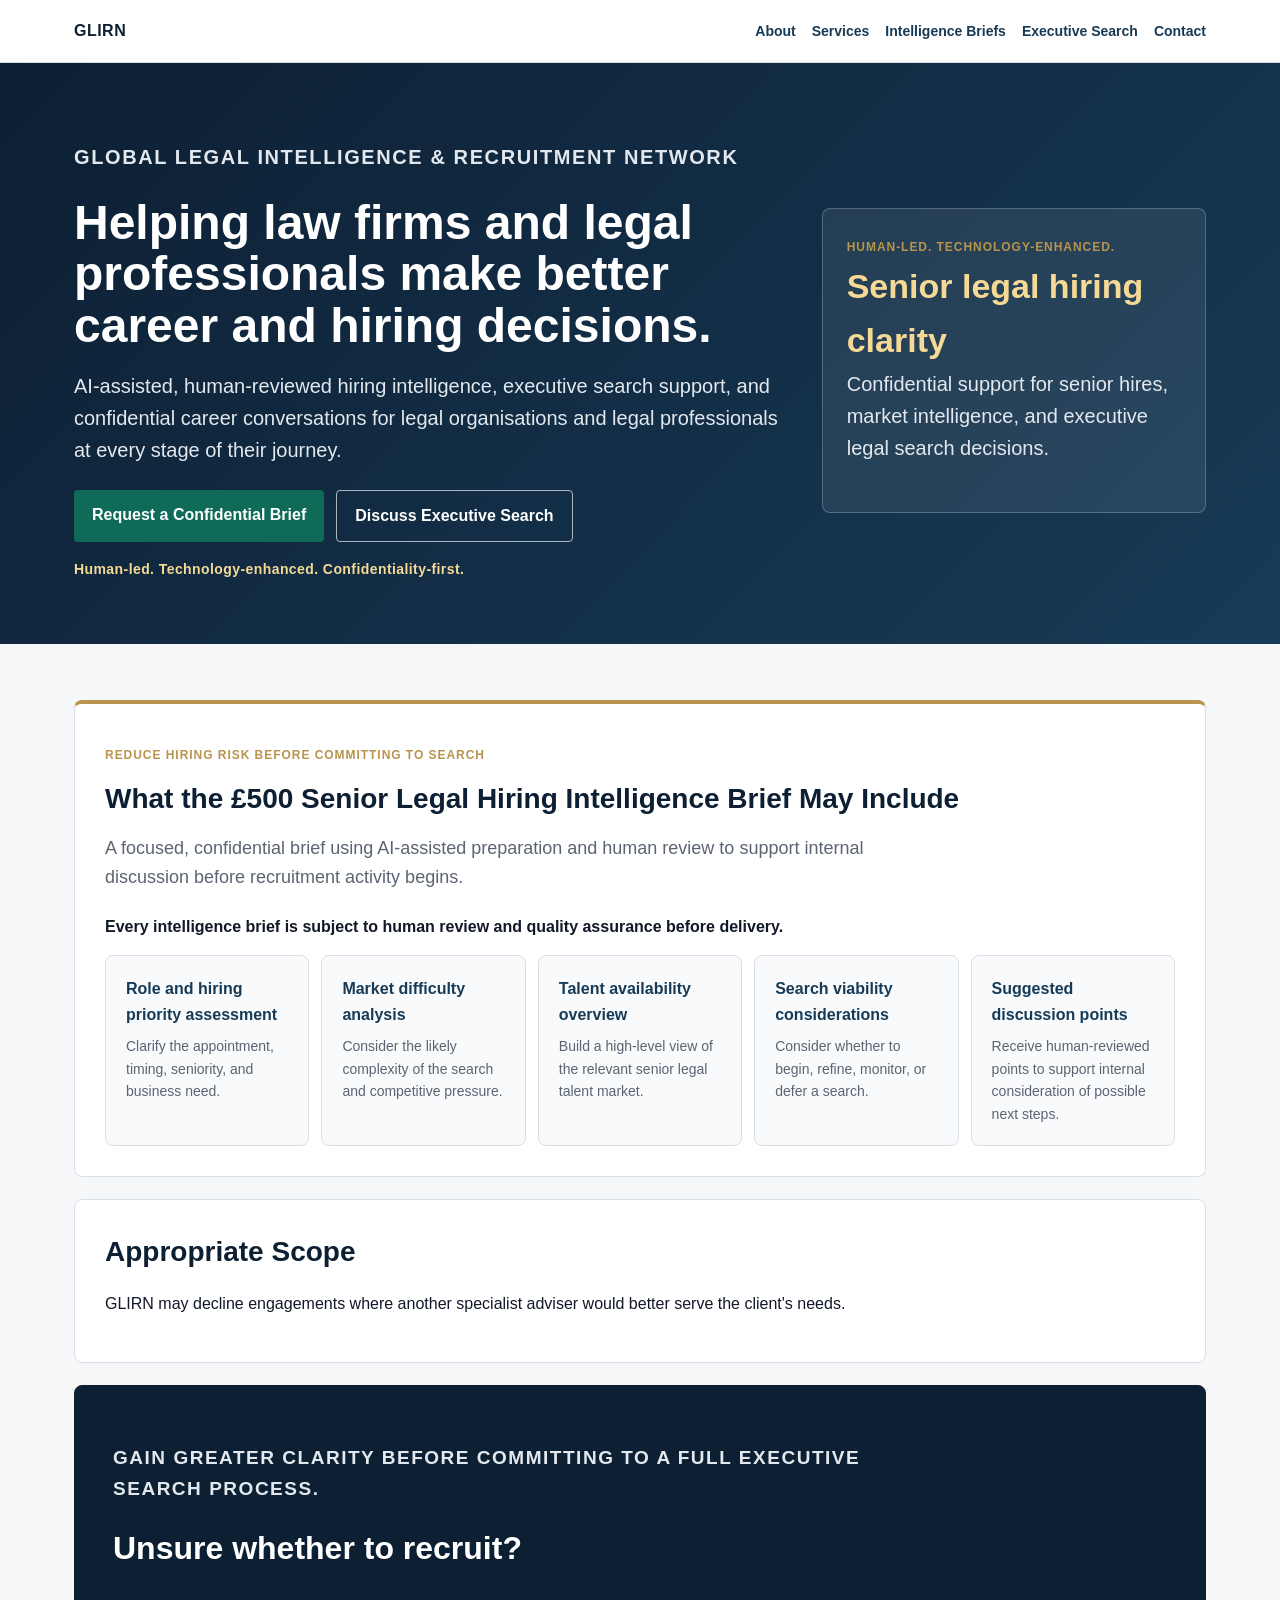
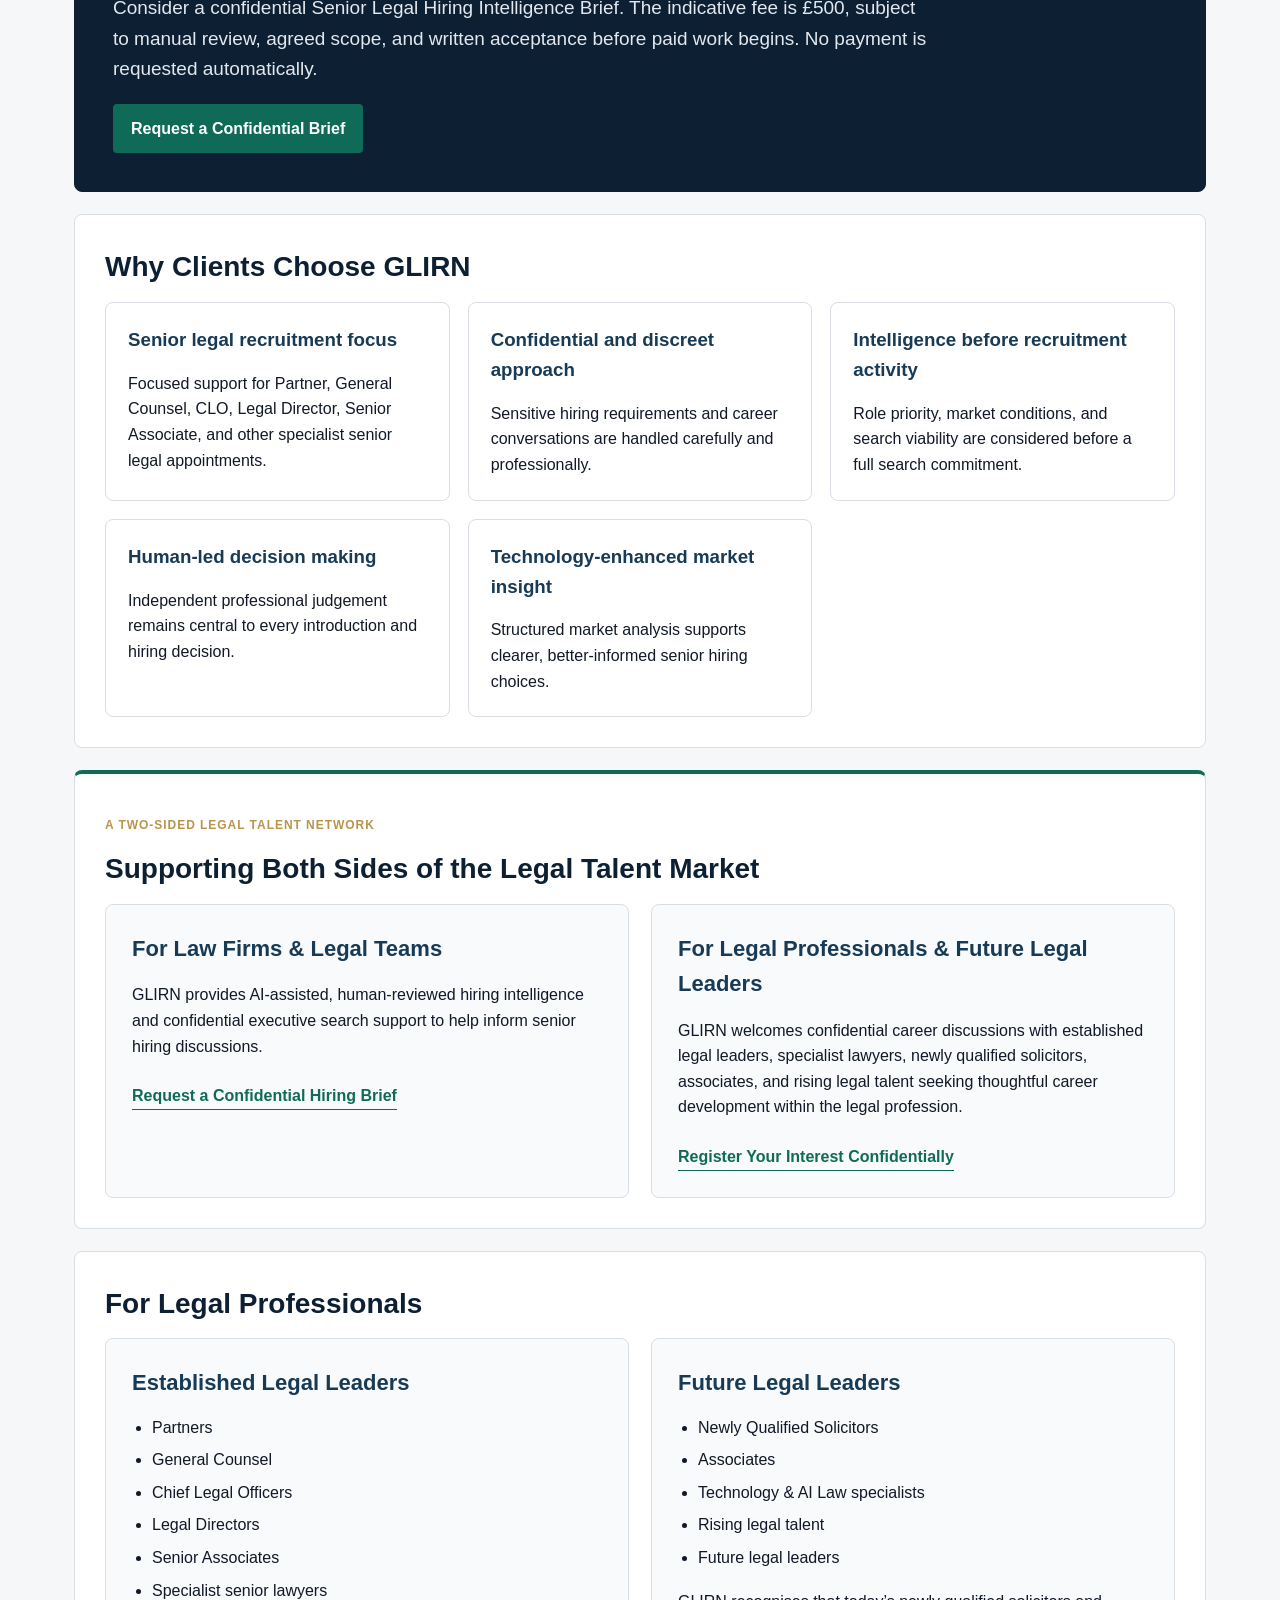
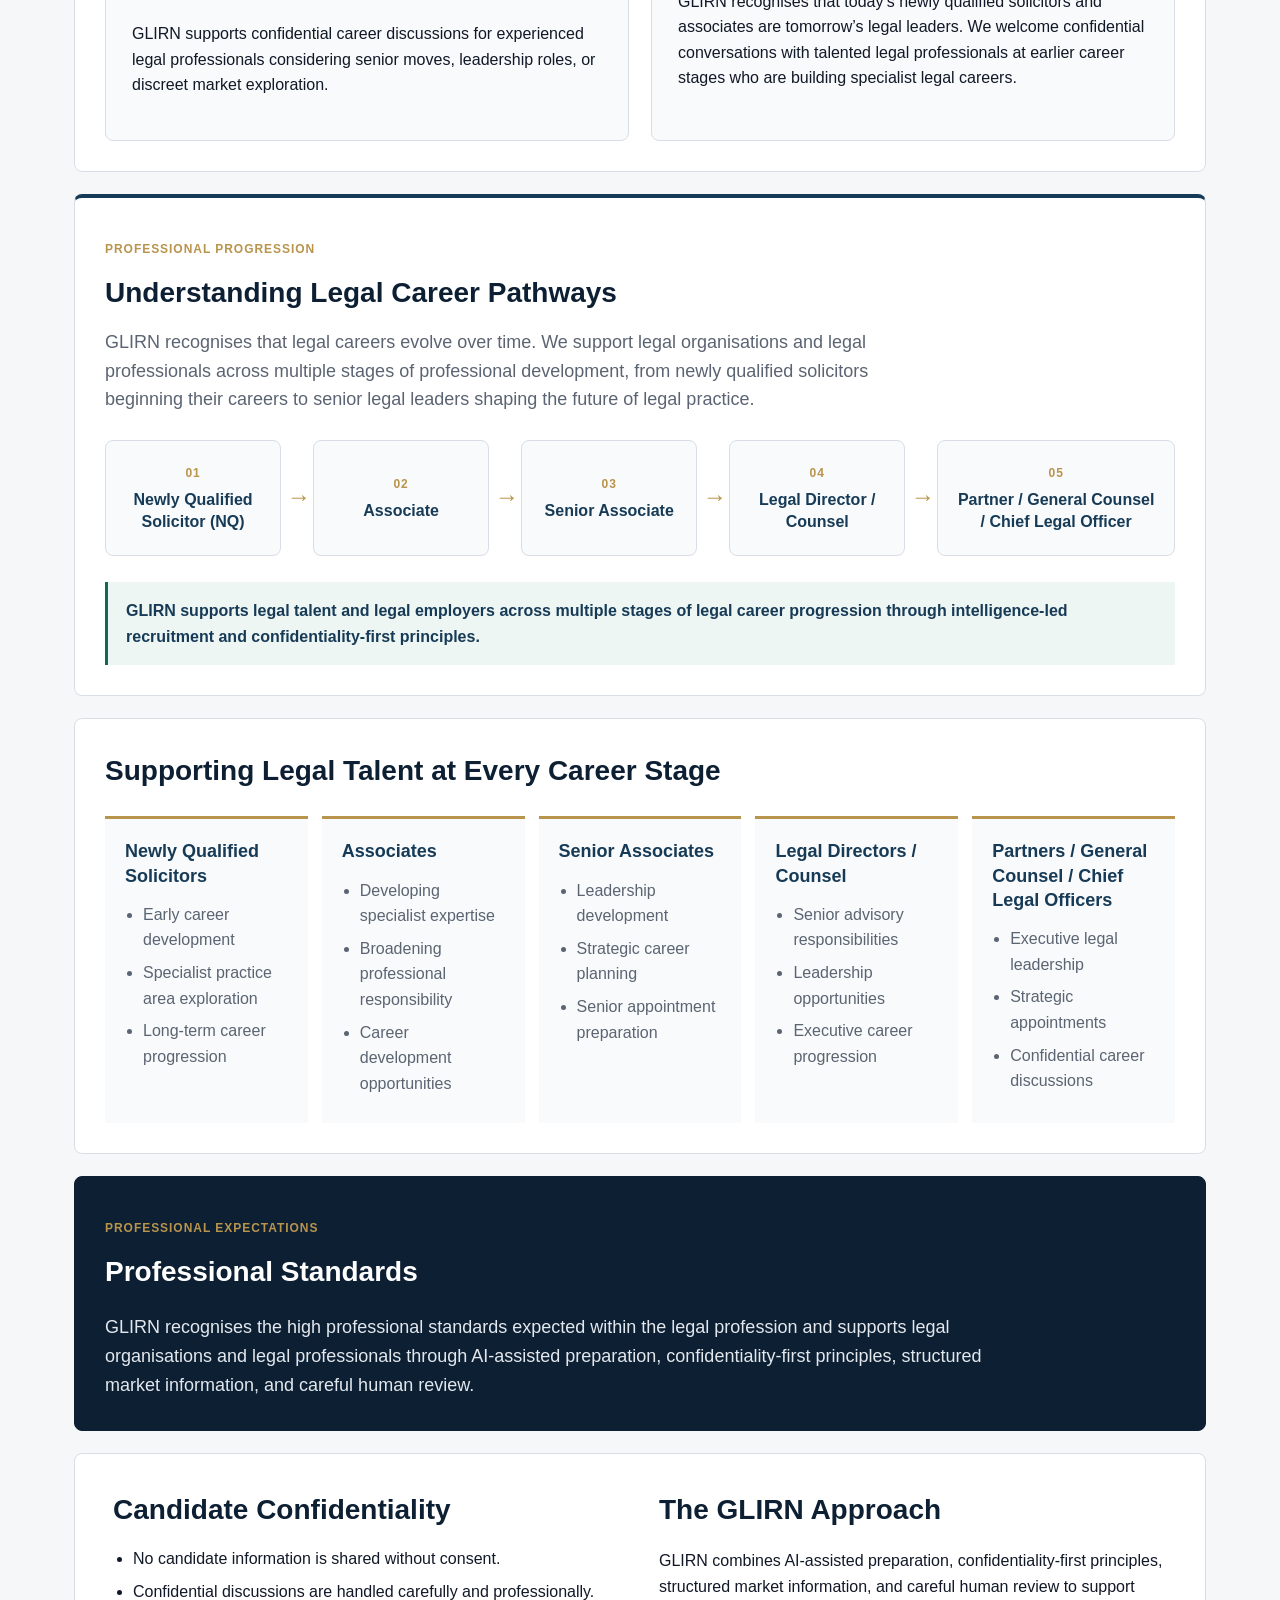
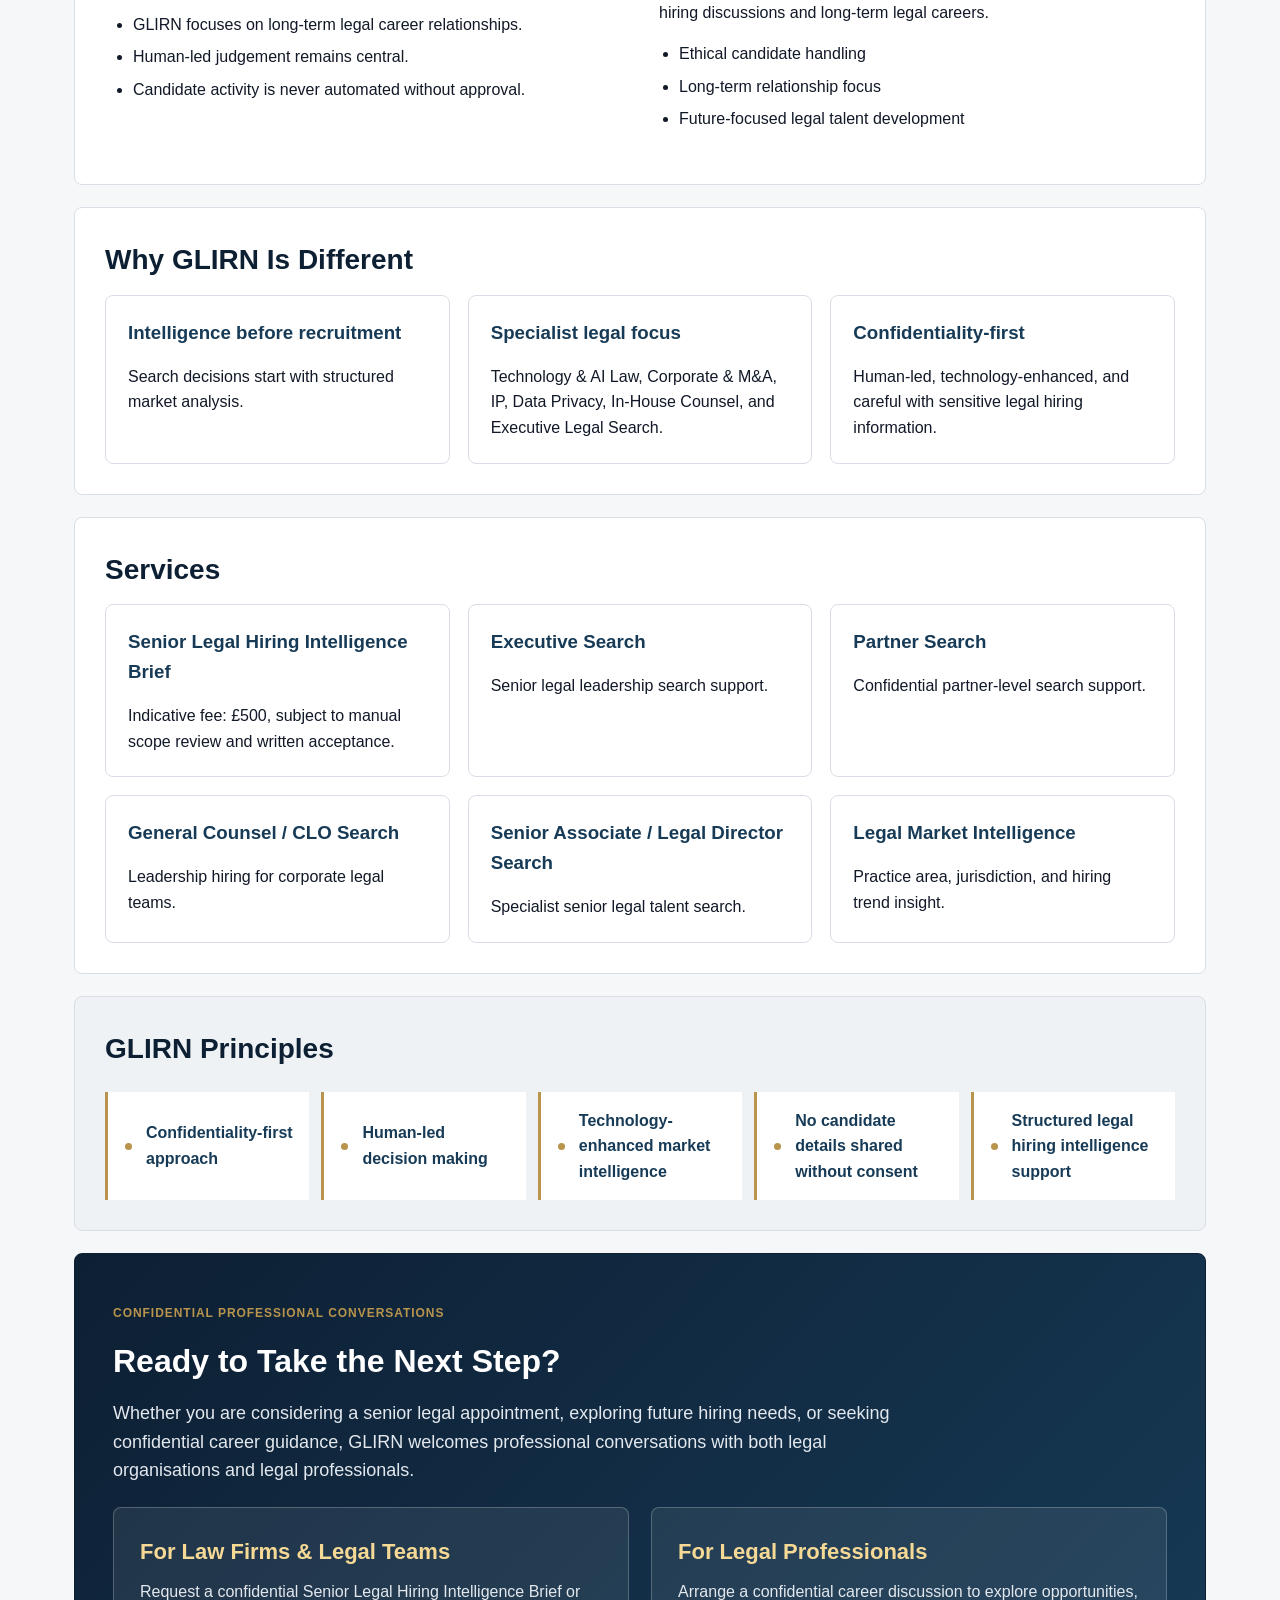
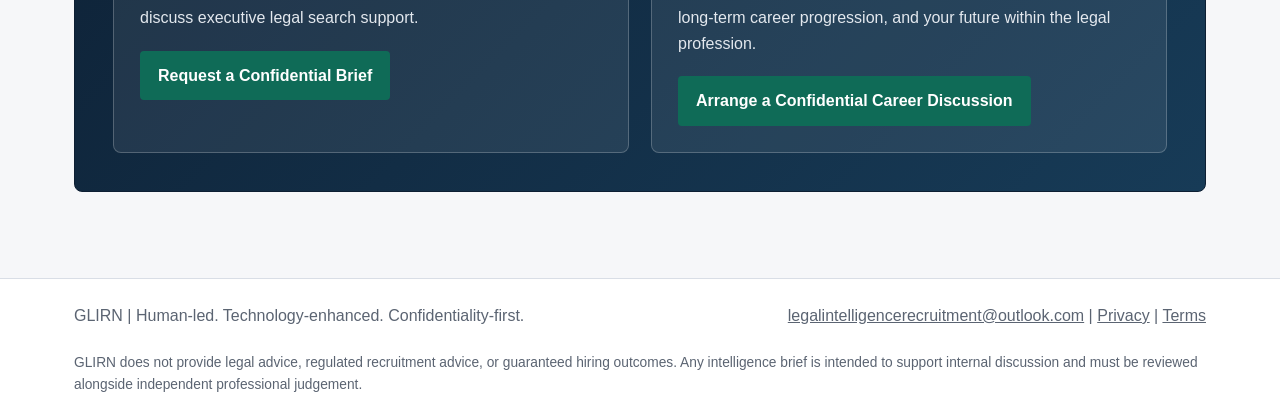
==== commit 378d332b: "Mission 106: Implement GLIRN human review and safety framework" ====
--- a/public/index.html
+++ b/public/index.html
@@ -39,6 +39,7 @@
       <p class="eyebrow">Reduce Hiring Risk Before Committing to Search</p>
       <h2>What the &pound;500 Senior Legal Hiring Intelligence Brief May Include</h2>
       <p class="section-intro">A focused, confidential brief using AI-assisted preparation and human review to support internal discussion before recruitment activity begins.</p>
+      <p><strong>Every intelligence brief is subject to human review and quality assurance before delivery.</strong></p>
       <div class="review-list">
         <div><strong>Role and hiring priority assessment</strong><span>Clarify the appointment, timing, seniority, and business need.</span></div>
         <div><strong>Market difficulty analysis</strong><span>Consider the likely complexity of the search and competitive pressure.</span></div>
@@ -47,6 +48,7 @@
         <div><strong>Suggested discussion points</strong><span>Receive human-reviewed points to support internal consideration of possible next steps.</span></div>
       </div>
     </section>
+    <section class="section"><h2>Appropriate Scope</h2><p>GLIRN may decline engagements where another specialist adviser would better serve the client's needs.</p></section>
     <section class="section cta-band near-top-cta">
       <p class="eyebrow">Gain greater clarity before committing to a full executive search process.</p>
       <h2>Unsure whether to recruit?</h2>
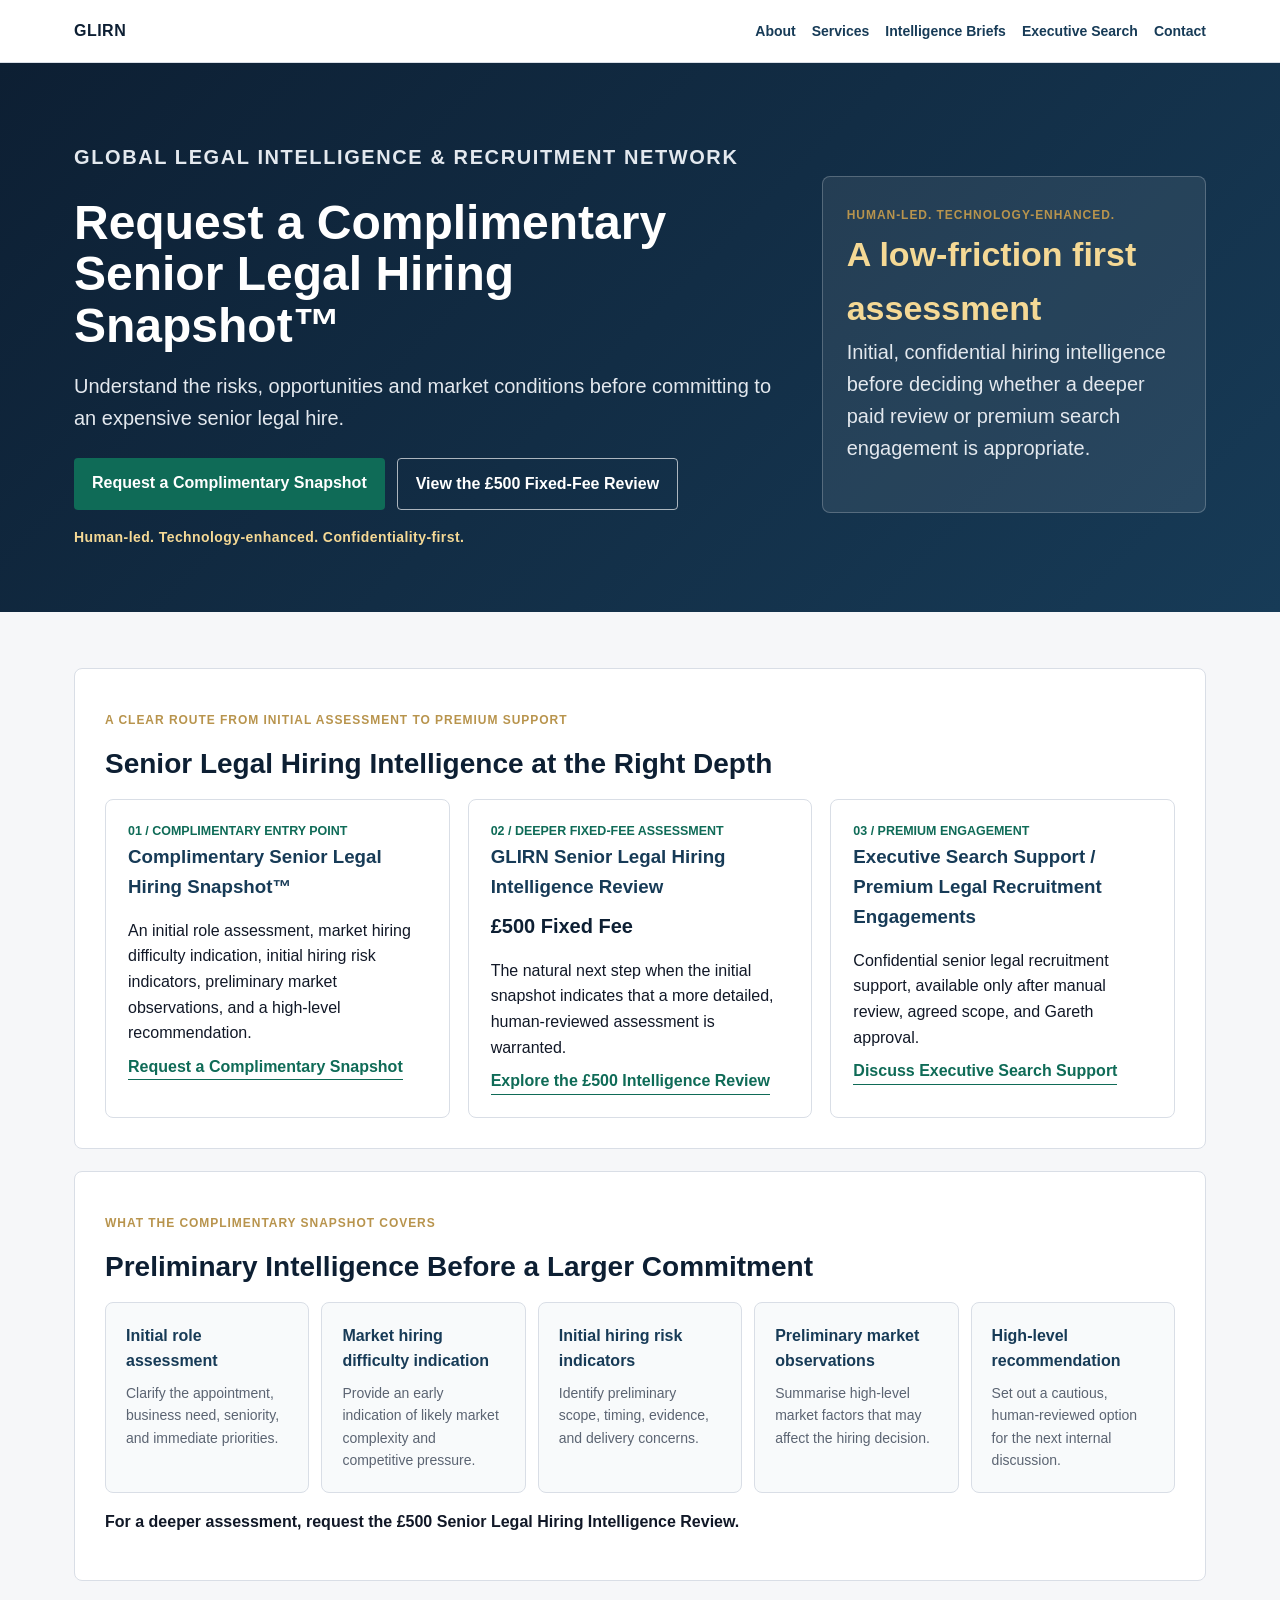
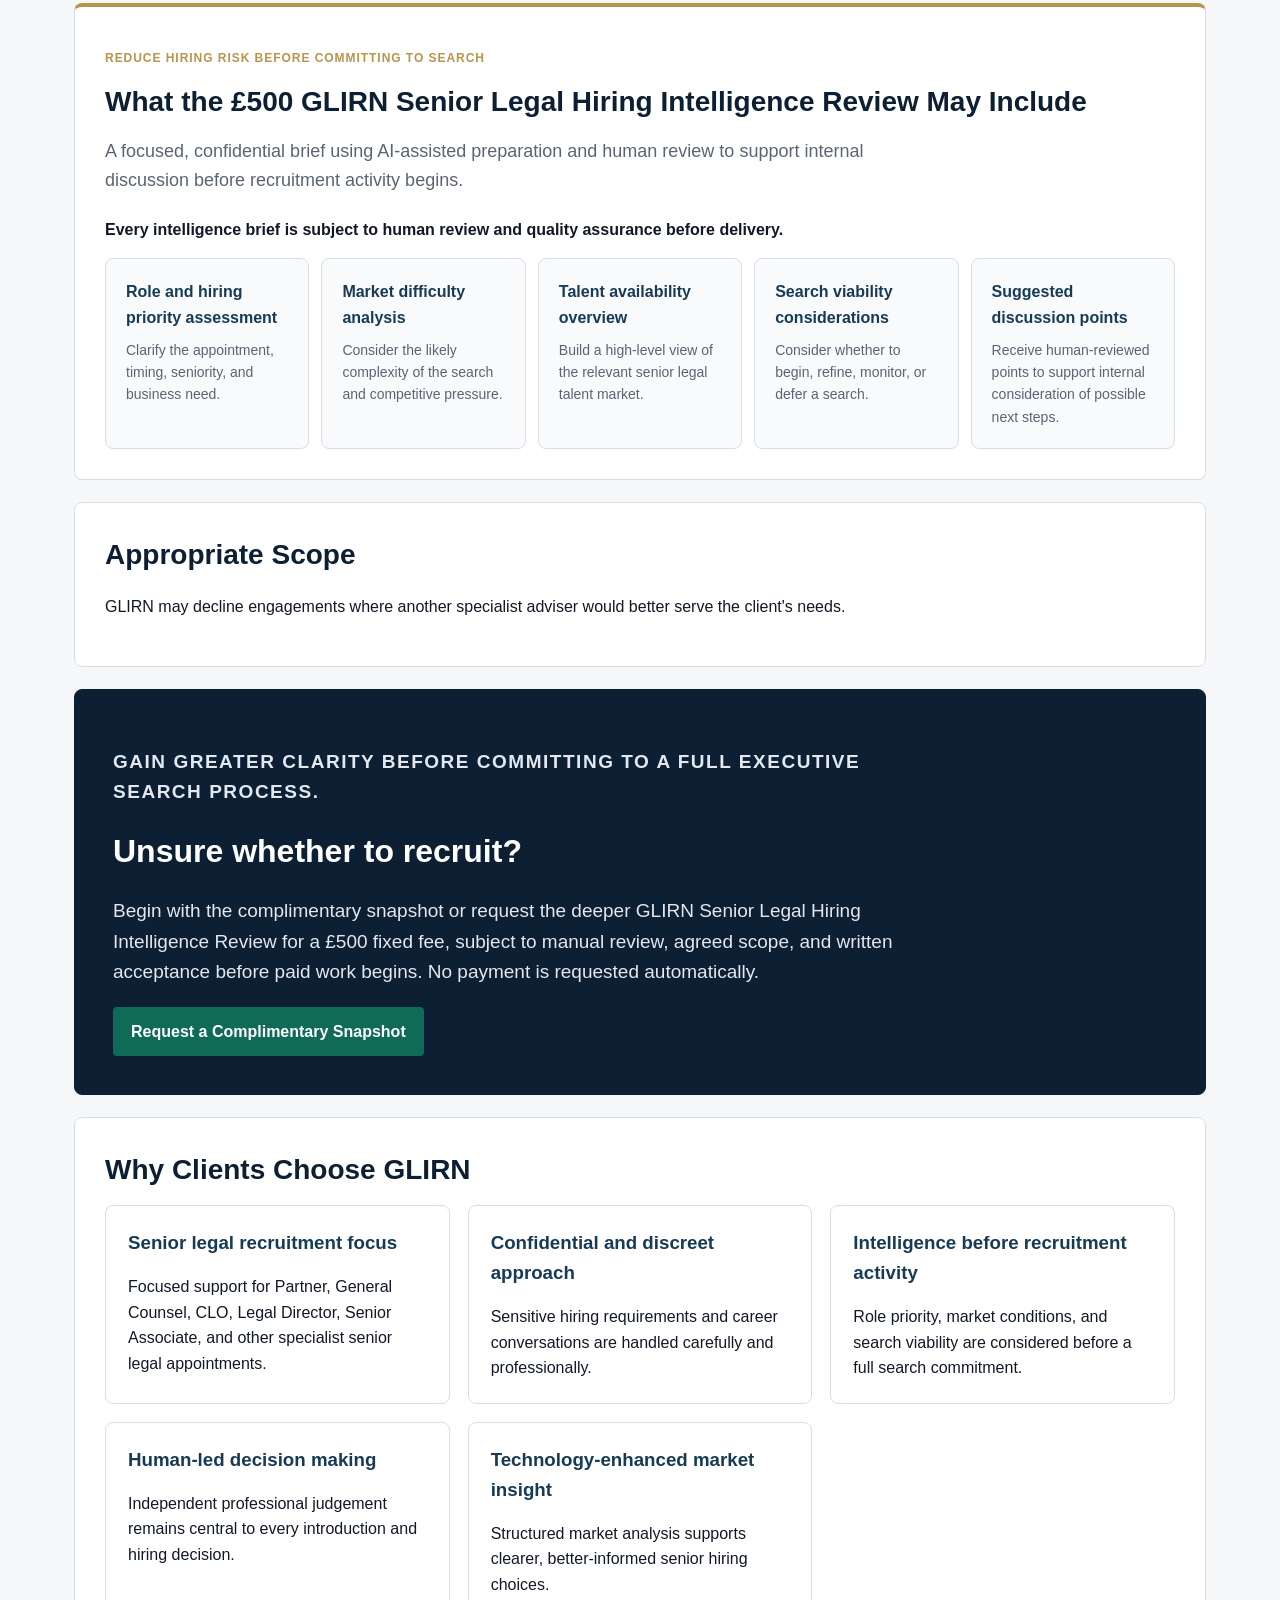
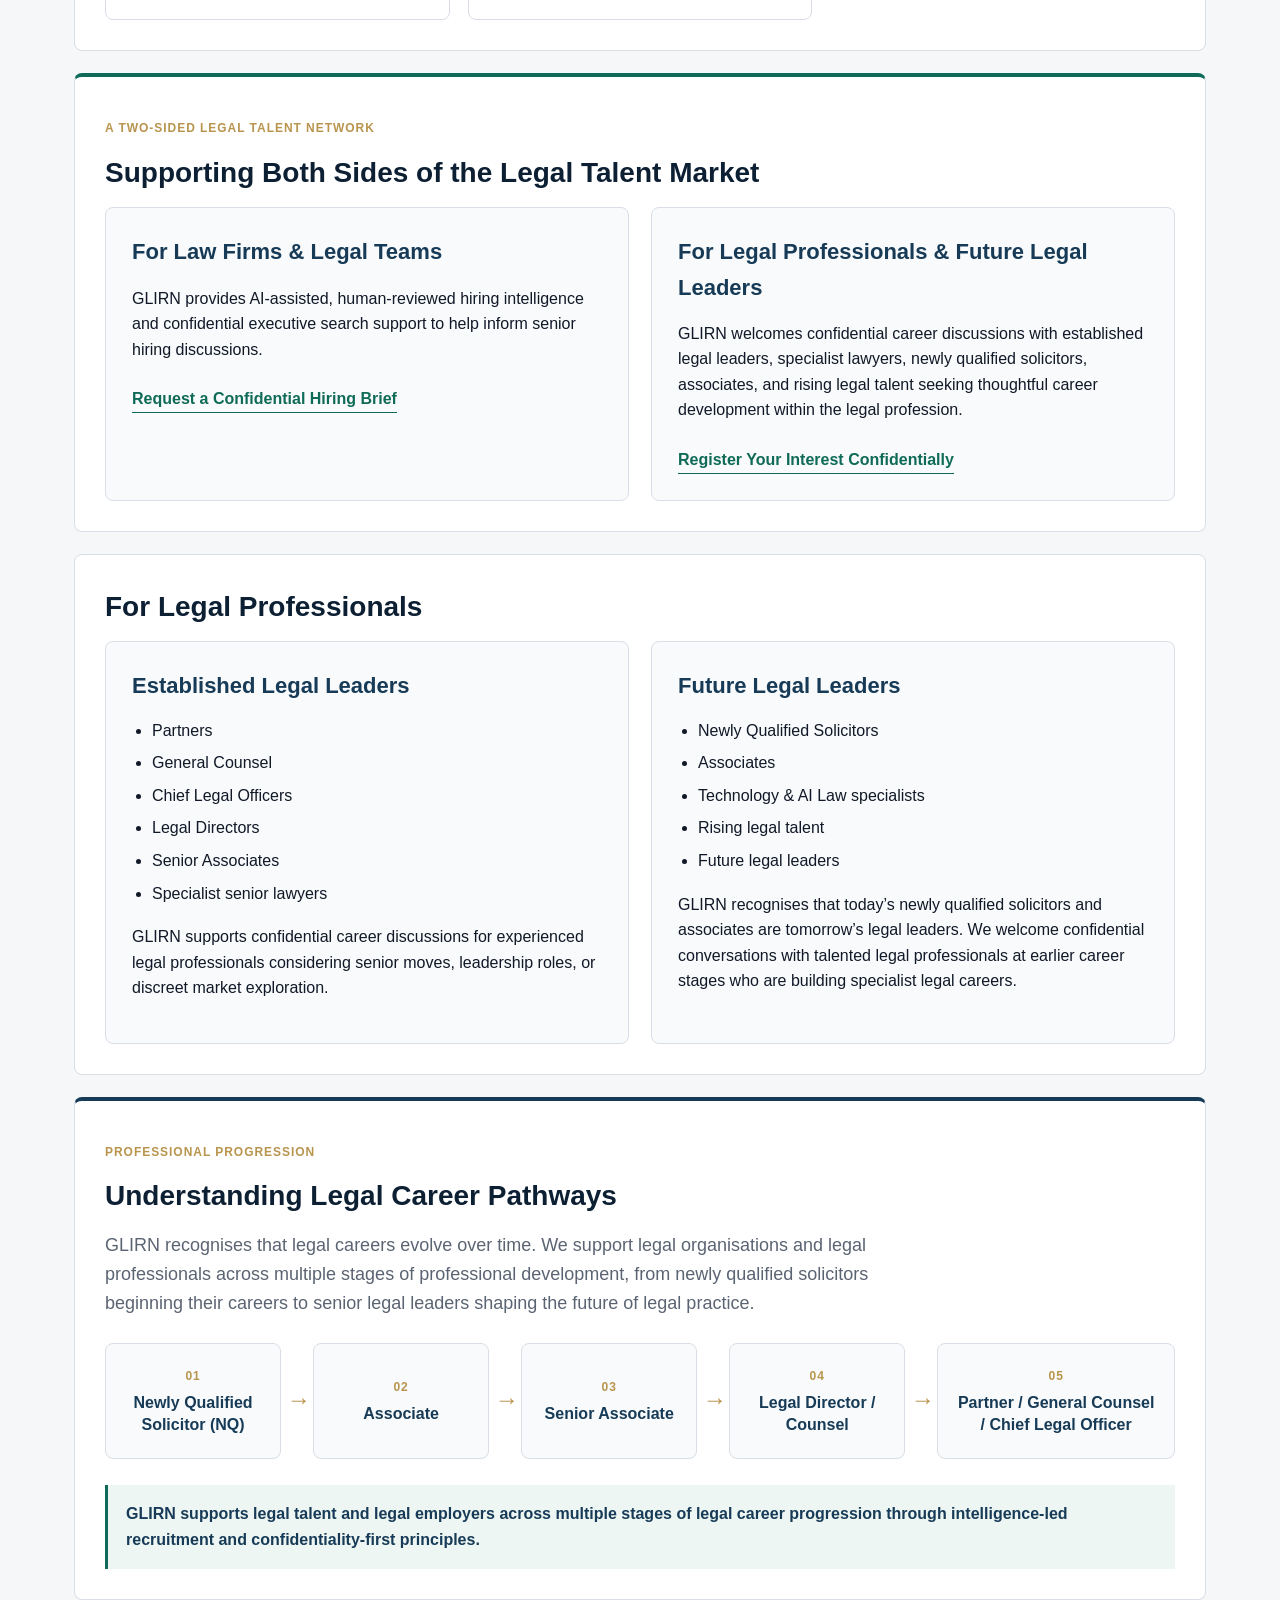
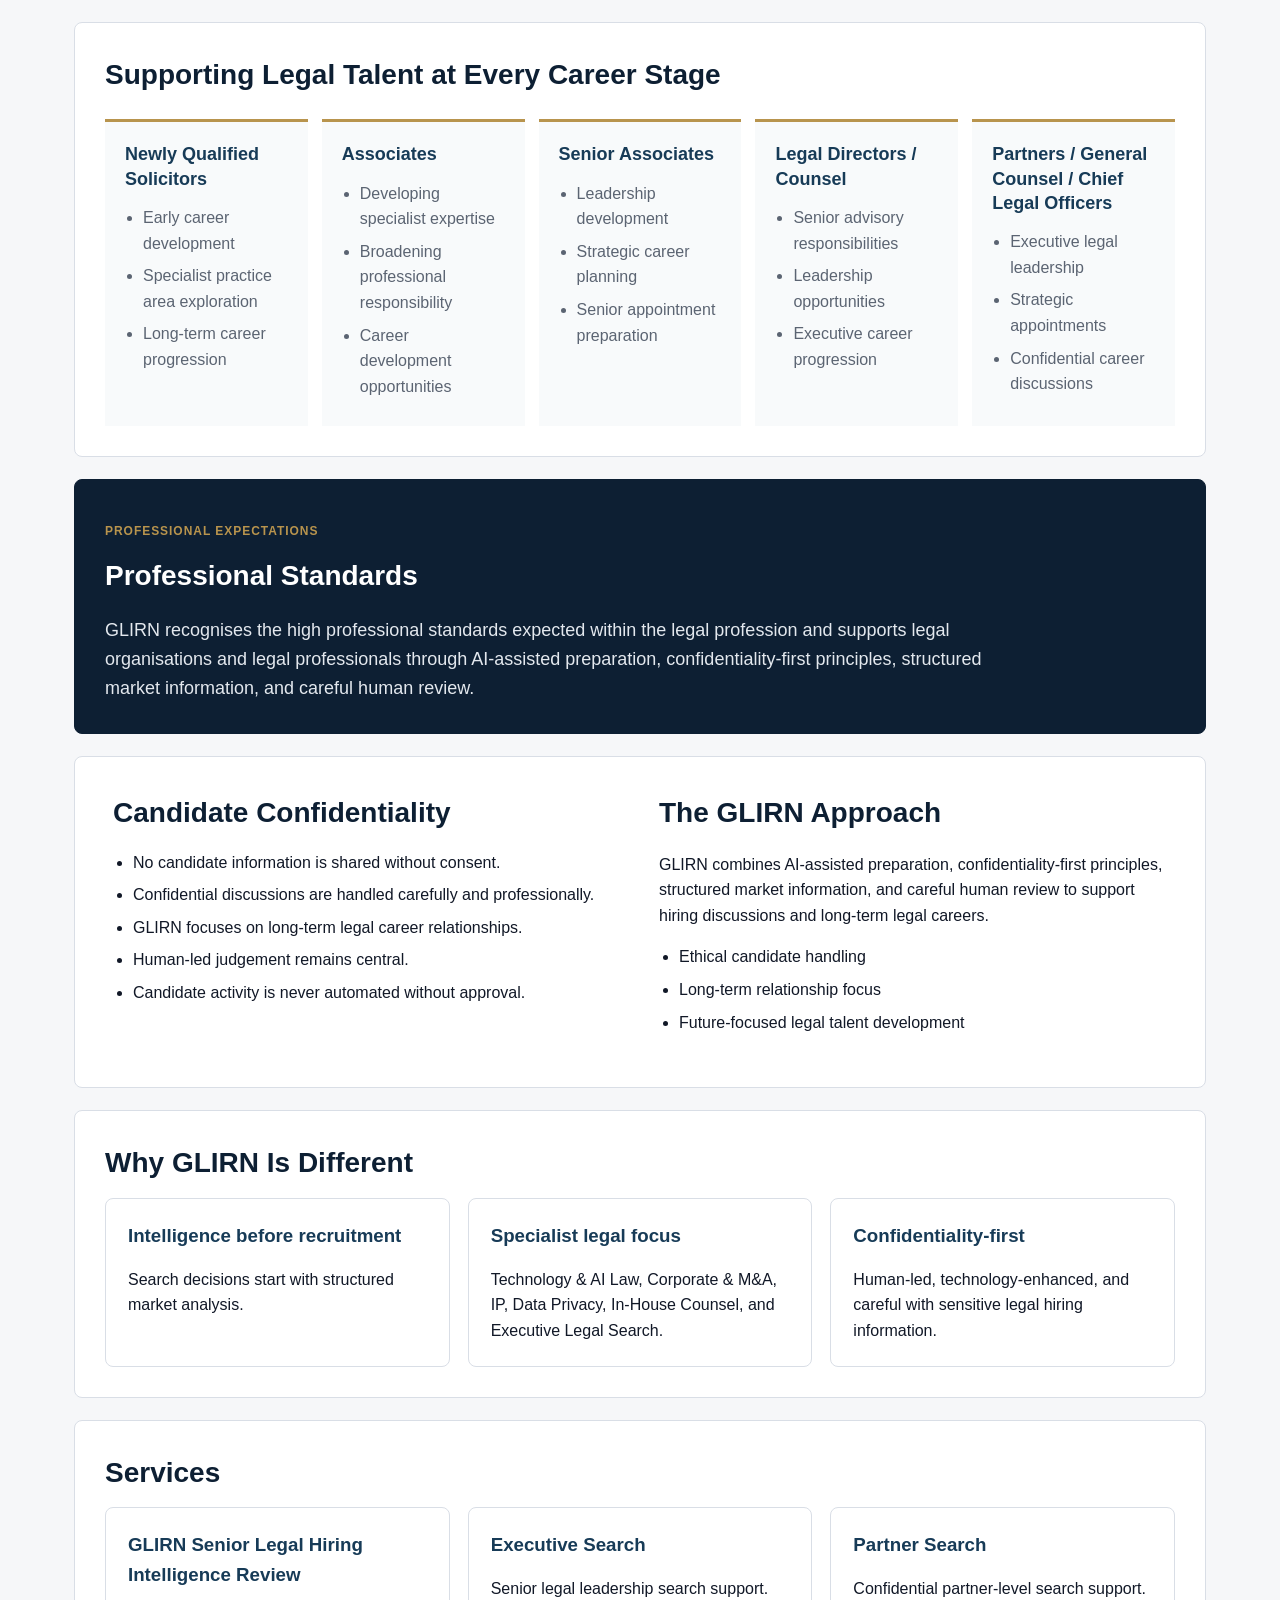
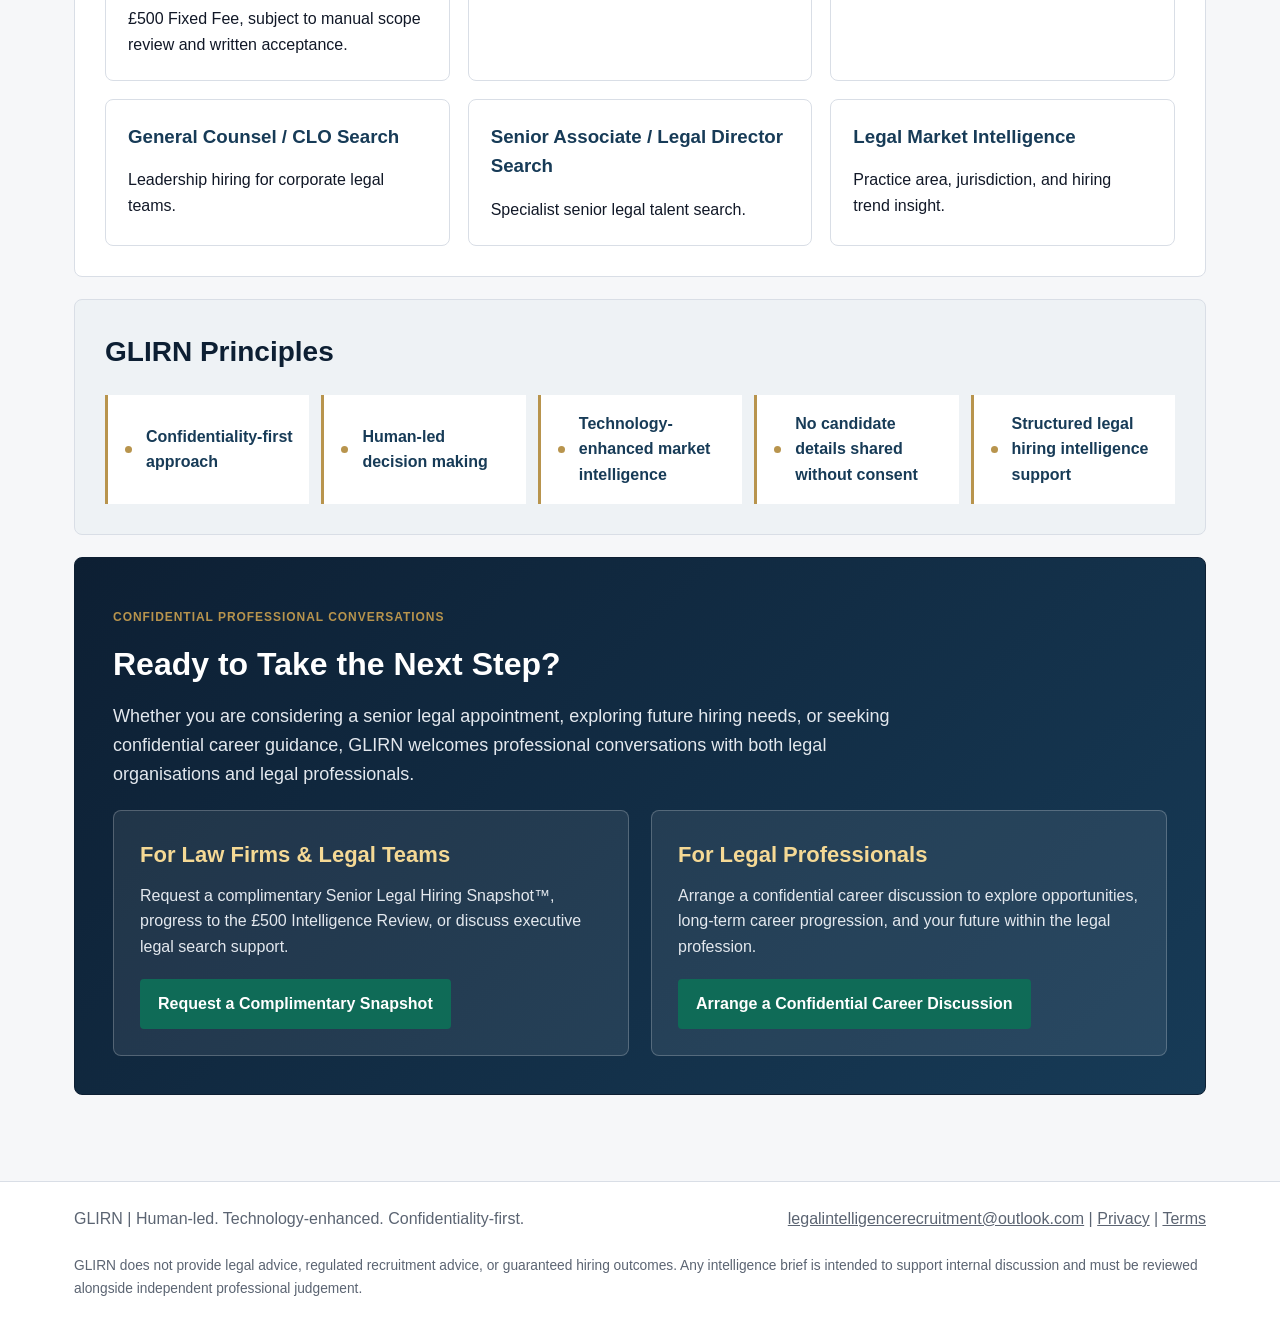
==== commit 02e02332: "Implement Growth Phase 1A hiring snapshot offer" ====
--- a/public/index.html
+++ b/public/index.html
@@ -19,25 +19,46 @@
     <div class="hero-inner">
       <div>
         <p class="eyebrow">Global Legal Intelligence & Recruitment Network</p>
-        <h1>Helping law firms and legal professionals make better career and hiring decisions.</h1>
-        <p>AI-assisted, human-reviewed hiring intelligence, executive search support, and confidential career conversations for legal organisations and legal professionals at every stage of their journey.</p>
+        <h1>Request a Complimentary Senior Legal Hiring Snapshot&trade;</h1>
+        <p>Understand the risks, opportunities and market conditions before committing to an expensive senior legal hire.</p>
         <div class="button-row">
-          <a class="button" href="contact.html">Request a Confidential Brief</a>
-          <a class="button secondary" href="executive-search.html">Discuss Executive Search</a>
+          <a class="button" href="contact.html">Request a Complimentary Snapshot</a>
+          <a class="button secondary" href="intelligence-review.html">View the &pound;500 Fixed-Fee Review</a>
         </div>
         <p class="hero-trust-line">Human-led. Technology-enhanced. Confidentiality-first.</p>
       </div>
       <div class="hero-panel">
         <span class="eyebrow">Human-led. Technology-enhanced.</span>
-        <strong>Senior legal hiring clarity</strong>
-        <p>Confidential support for senior hires, market intelligence, and executive legal search decisions.</p>
+        <strong>A low-friction first assessment</strong>
+        <p>Initial, confidential hiring intelligence before deciding whether a deeper paid review or premium search engagement is appropriate.</p>
       </div>
     </div>
   </section>
   <main>
+    <section class="section offer-ladder">
+      <p class="eyebrow">A clear route from initial assessment to premium support</p>
+      <h2>Senior Legal Hiring Intelligence at the Right Depth</h2>
+      <div class="grid">
+        <div class="card"><p class="offer-step">01 / Complimentary entry point</p><h3>Complimentary Senior Legal Hiring Snapshot&trade;</h3><p>An initial role assessment, market hiring difficulty indication, initial hiring risk indicators, preliminary market observations, and a high-level recommendation.</p><a class="text-link" href="contact.html">Request a Complimentary Snapshot</a></div>
+        <div class="card featured-offer"><p class="offer-step">02 / Deeper fixed-fee assessment</p><h3>GLIRN Senior Legal Hiring Intelligence Review</h3><p class="offer-price">&pound;500 Fixed Fee</p><p>The natural next step when the initial snapshot indicates that a more detailed, human-reviewed assessment is warranted.</p><a class="text-link" href="intelligence-review.html">Explore the &pound;500 Intelligence Review</a></div>
+        <div class="card"><p class="offer-step">03 / Premium engagement</p><h3>Executive Search Support / Premium Legal Recruitment Engagements</h3><p>Confidential senior legal recruitment support, available only after manual review, agreed scope, and Gareth approval.</p><a class="text-link" href="executive-search.html">Discuss Executive Search Support</a></div>
+      </div>
+    </section>
+    <section class="section snapshot-inclusions">
+      <p class="eyebrow">What the complimentary snapshot covers</p>
+      <h2>Preliminary Intelligence Before a Larger Commitment</h2>
+      <div class="review-list">
+        <div><strong>Initial role assessment</strong><span>Clarify the appointment, business need, seniority, and immediate priorities.</span></div>
+        <div><strong>Market hiring difficulty indication</strong><span>Provide an early indication of likely market complexity and competitive pressure.</span></div>
+        <div><strong>Initial hiring risk indicators</strong><span>Identify preliminary scope, timing, evidence, and delivery concerns.</span></div>
+        <div><strong>Preliminary market observations</strong><span>Summarise high-level market factors that may affect the hiring decision.</span></div>
+        <div><strong>High-level recommendation</strong><span>Set out a cautious, human-reviewed option for the next internal discussion.</span></div>
+      </div>
+      <p><strong>For a deeper assessment, request the &pound;500 Senior Legal Hiring Intelligence Review.</strong></p>
+    </section>
     <section class="section review-inclusions">
       <p class="eyebrow">Reduce Hiring Risk Before Committing to Search</p>
-      <h2>What the &pound;500 Senior Legal Hiring Intelligence Brief May Include</h2>
+      <h2>What the &pound;500 GLIRN Senior Legal Hiring Intelligence Review May Include</h2>
       <p class="section-intro">A focused, confidential brief using AI-assisted preparation and human review to support internal discussion before recruitment activity begins.</p>
       <p><strong>Every intelligence brief is subject to human review and quality assurance before delivery.</strong></p>
       <div class="review-list">
@@ -52,8 +73,8 @@
     <section class="section cta-band near-top-cta">
       <p class="eyebrow">Gain greater clarity before committing to a full executive search process.</p>
       <h2>Unsure whether to recruit?</h2>
-      <p>Consider a confidential Senior Legal Hiring Intelligence Brief. The indicative fee is &pound;500, subject to manual review, agreed scope, and written acceptance before paid work begins. No payment is requested automatically.</p>
-      <a class="button" href="contact.html">Request a Confidential Brief</a>
+      <p>Begin with the complimentary snapshot or request the deeper GLIRN Senior Legal Hiring Intelligence Review for a &pound;500 fixed fee, subject to manual review, agreed scope, and written acceptance before paid work begins. No payment is requested automatically.</p>
+      <a class="button" href="contact.html">Request a Complimentary Snapshot</a>
     </section>
     <section class="section">
       <h2>Why Clients Choose GLIRN</h2>
@@ -127,7 +148,7 @@
     <section class="section">
       <h2>Services</h2>
       <div class="grid">
-        <div class="card"><h3>Senior Legal Hiring Intelligence Brief</h3><p>Indicative fee: &pound;500, subject to manual scope review and written acceptance.</p></div>
+        <div class="card"><h3>GLIRN Senior Legal Hiring Intelligence Review</h3><p>&pound;500 Fixed Fee, subject to manual scope review and written acceptance.</p></div>
         <div class="card"><h3>Executive Search</h3><p>Senior legal leadership search support.</p></div>
         <div class="card"><h3>Partner Search</h3><p>Confidential partner-level search support.</p></div>
         <div class="card"><h3>General Counsel / CLO Search</h3><p>Leadership hiring for corporate legal teams.</p></div>
@@ -150,7 +171,7 @@
       <h2>Ready to Take the Next Step?</h2>
       <p class="section-intro">Whether you are considering a senior legal appointment, exploring future hiring needs, or seeking confidential career guidance, GLIRN welcomes professional conversations with both legal organisations and legal professionals.</p>
       <div class="split">
-        <div class="conversion-card"><h3>For Law Firms &amp; Legal Teams</h3><p>Request a confidential Senior Legal Hiring Intelligence Brief or discuss executive legal search support.</p><a class="button" href="contact.html">Request a Confidential Brief</a></div>
+        <div class="conversion-card"><h3>For Law Firms &amp; Legal Teams</h3><p>Request a complimentary Senior Legal Hiring Snapshot&trade;, progress to the &pound;500 Intelligence Review, or discuss executive legal search support.</p><a class="button" href="contact.html">Request a Complimentary Snapshot</a></div>
         <div class="conversion-card"><h3>For Legal Professionals</h3><p>Arrange a confidential career discussion to explore opportunities, long-term career progression, and your future within the legal profession.</p><a class="button" href="contact.html">Arrange a Confidential Career Discussion</a></div>
       </div>
     </section>
--- a/public/styles.css
+++ b/public/styles.css
@@ -24,6 +24,9 @@
 .hero-panel{border:1px solid rgba(255,255,255,.22);padding:24px;background:rgba(255,255,255,.08);border-radius:8px}
 .hero-panel strong{display:block;font-size:34px;color:#f5d995}
 .button-row{display:flex;flex-wrap:wrap;gap:12px}
+.offer-step{font-size:.78rem;font-weight:700;text-transform:uppercase;color:var(--green);margin:0 0 8px}
+.offer-price{font-size:1.25rem;font-weight:800;color:var(--navy);margin:8px 0}
+.featured-offer{border-top:4px solid var(--gold)}
 .button{display:inline-block;padding:12px 18px;border-radius:4px;text-decoration:none;font-weight:800;background:var(--green);color:white}
 .button.secondary{background:transparent;border:1px solid rgba(255,255,255,.65)}
 .hero .hero-trust-line{margin:16px 0 0;font-size:14px;font-weight:800;letter-spacing:.03em;color:#f5d995}
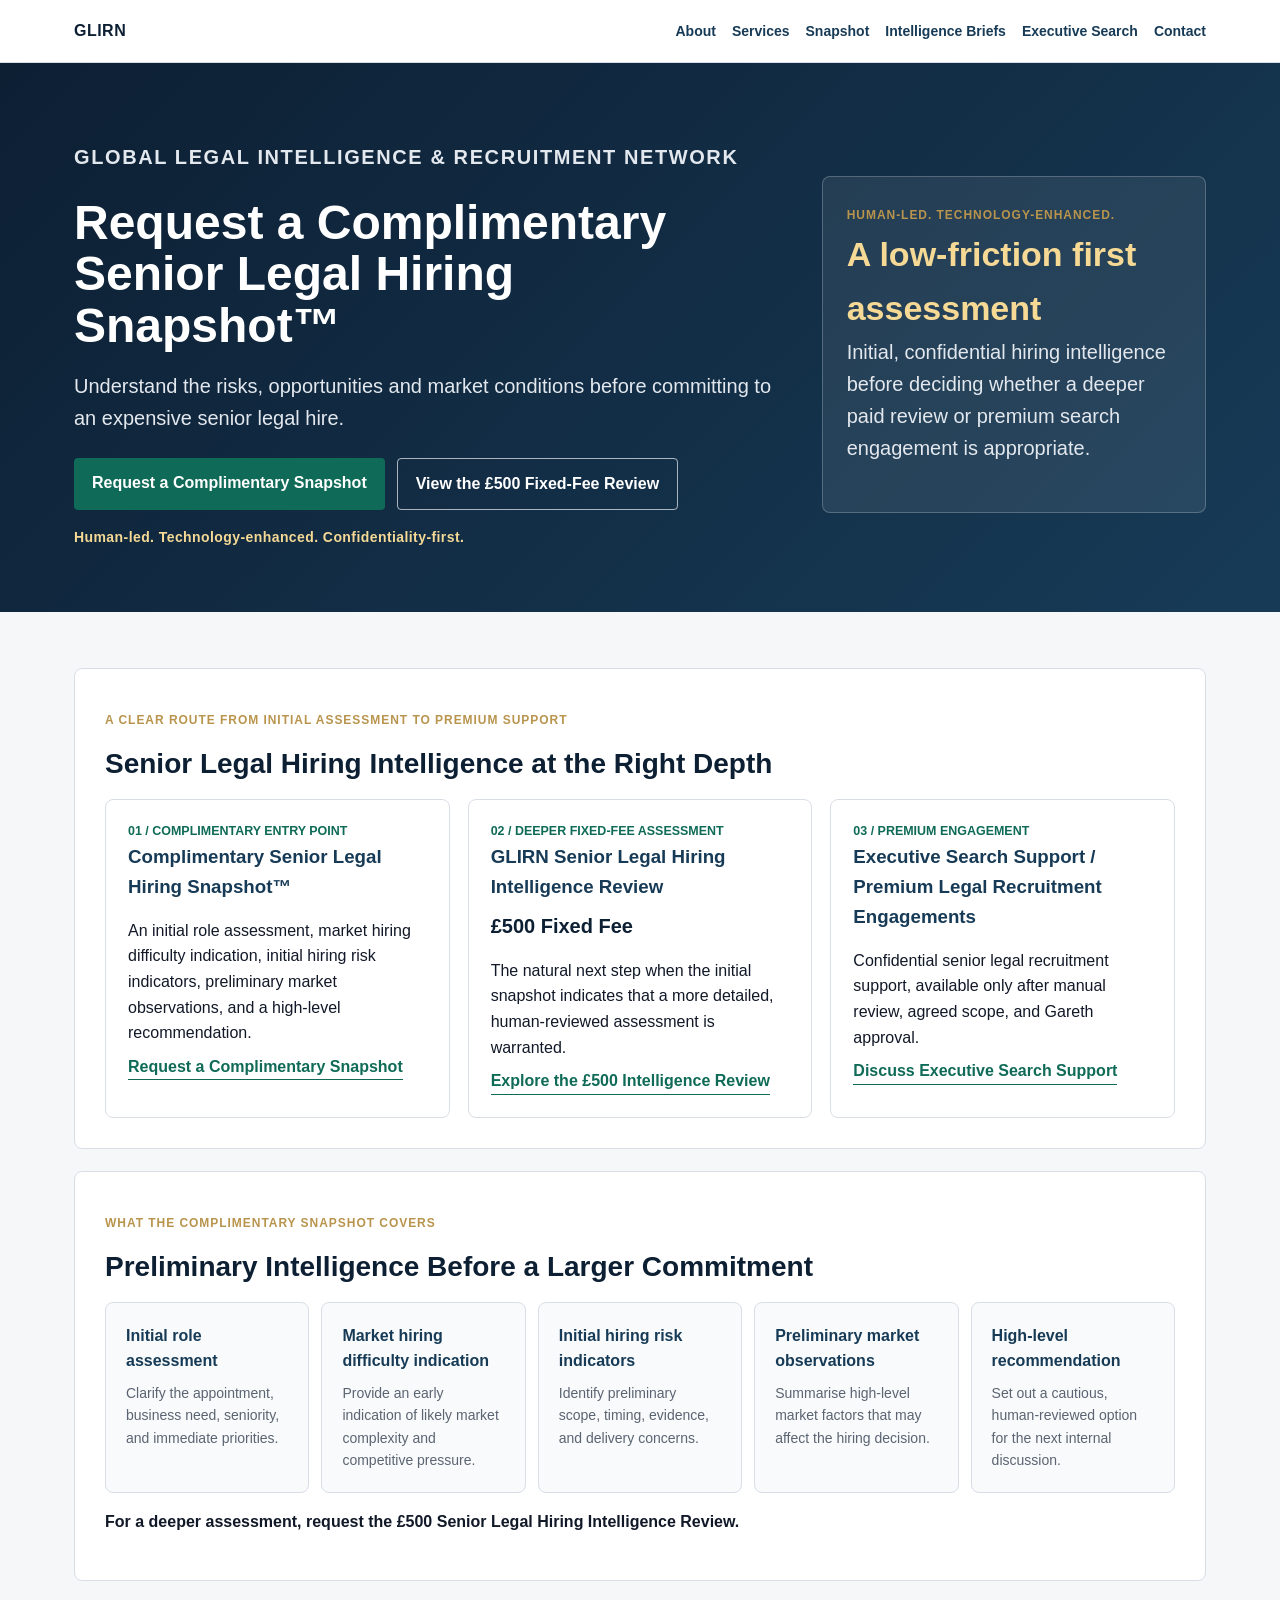
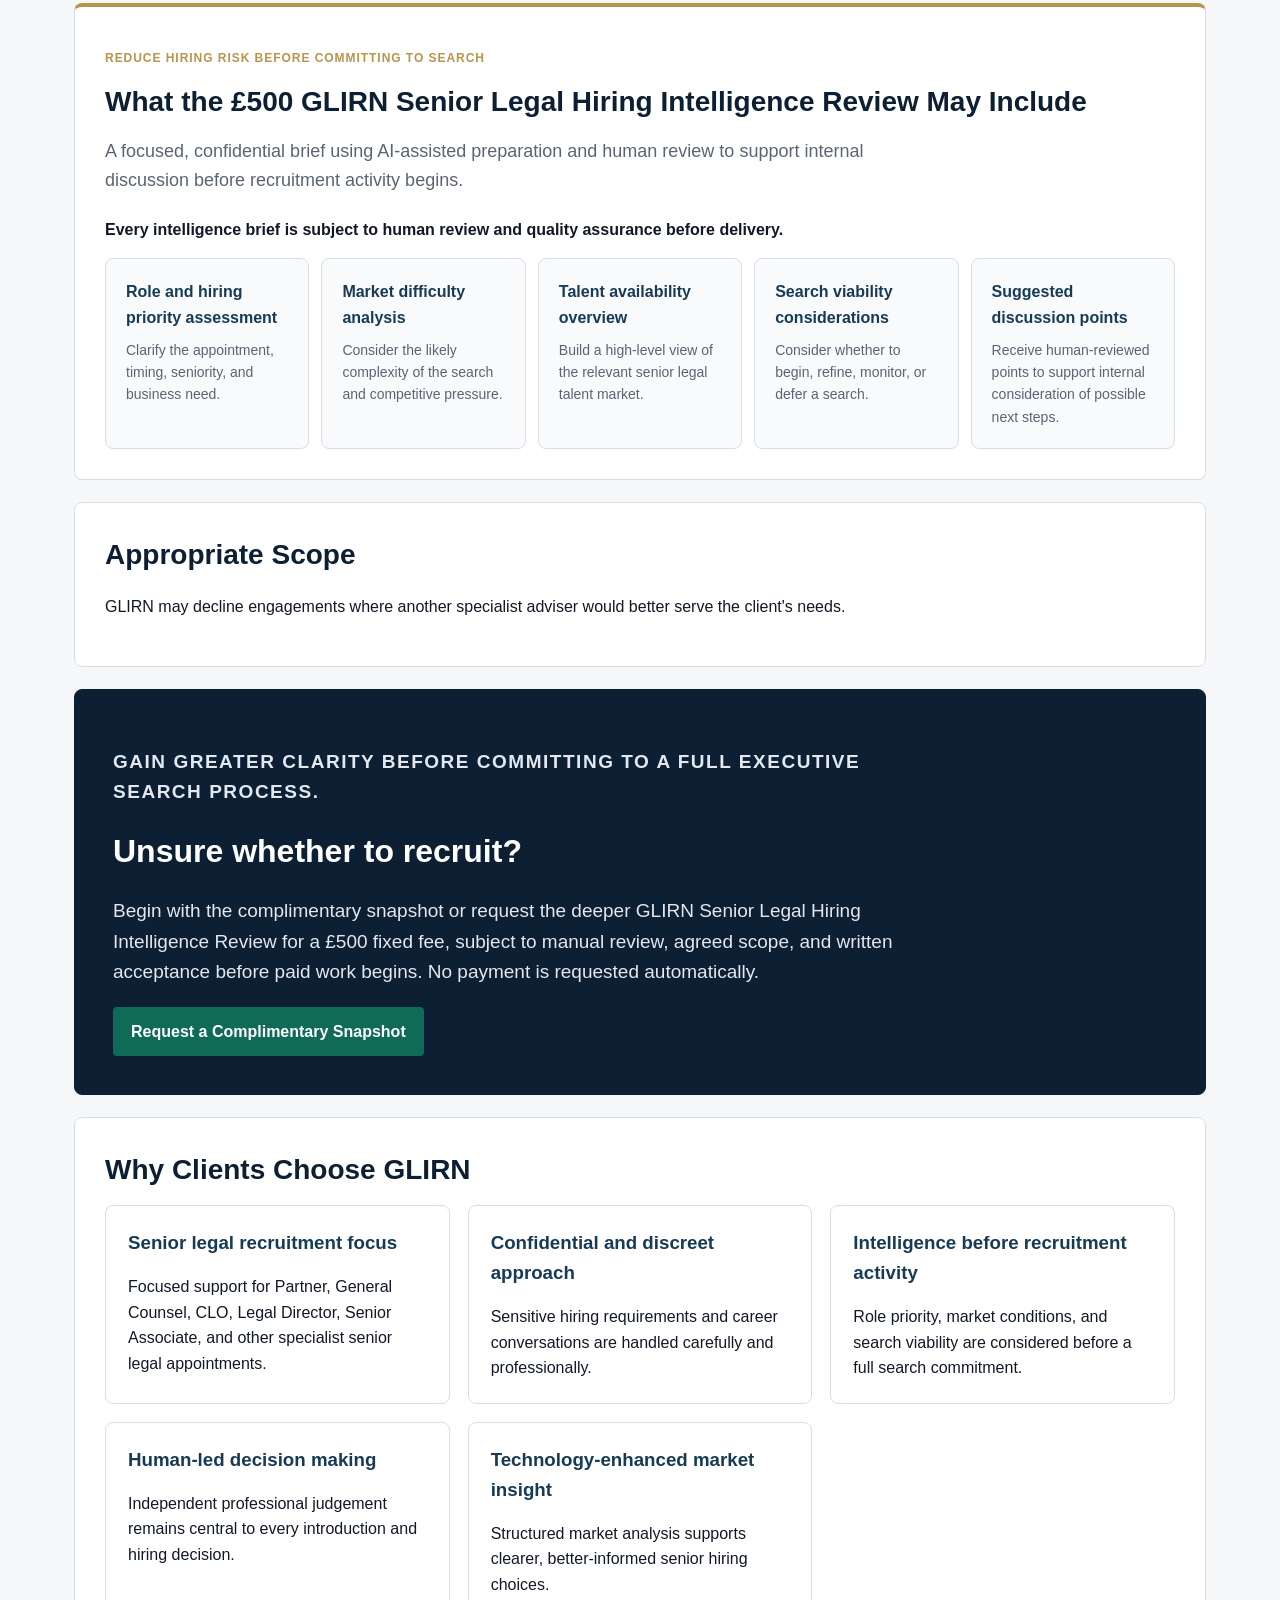
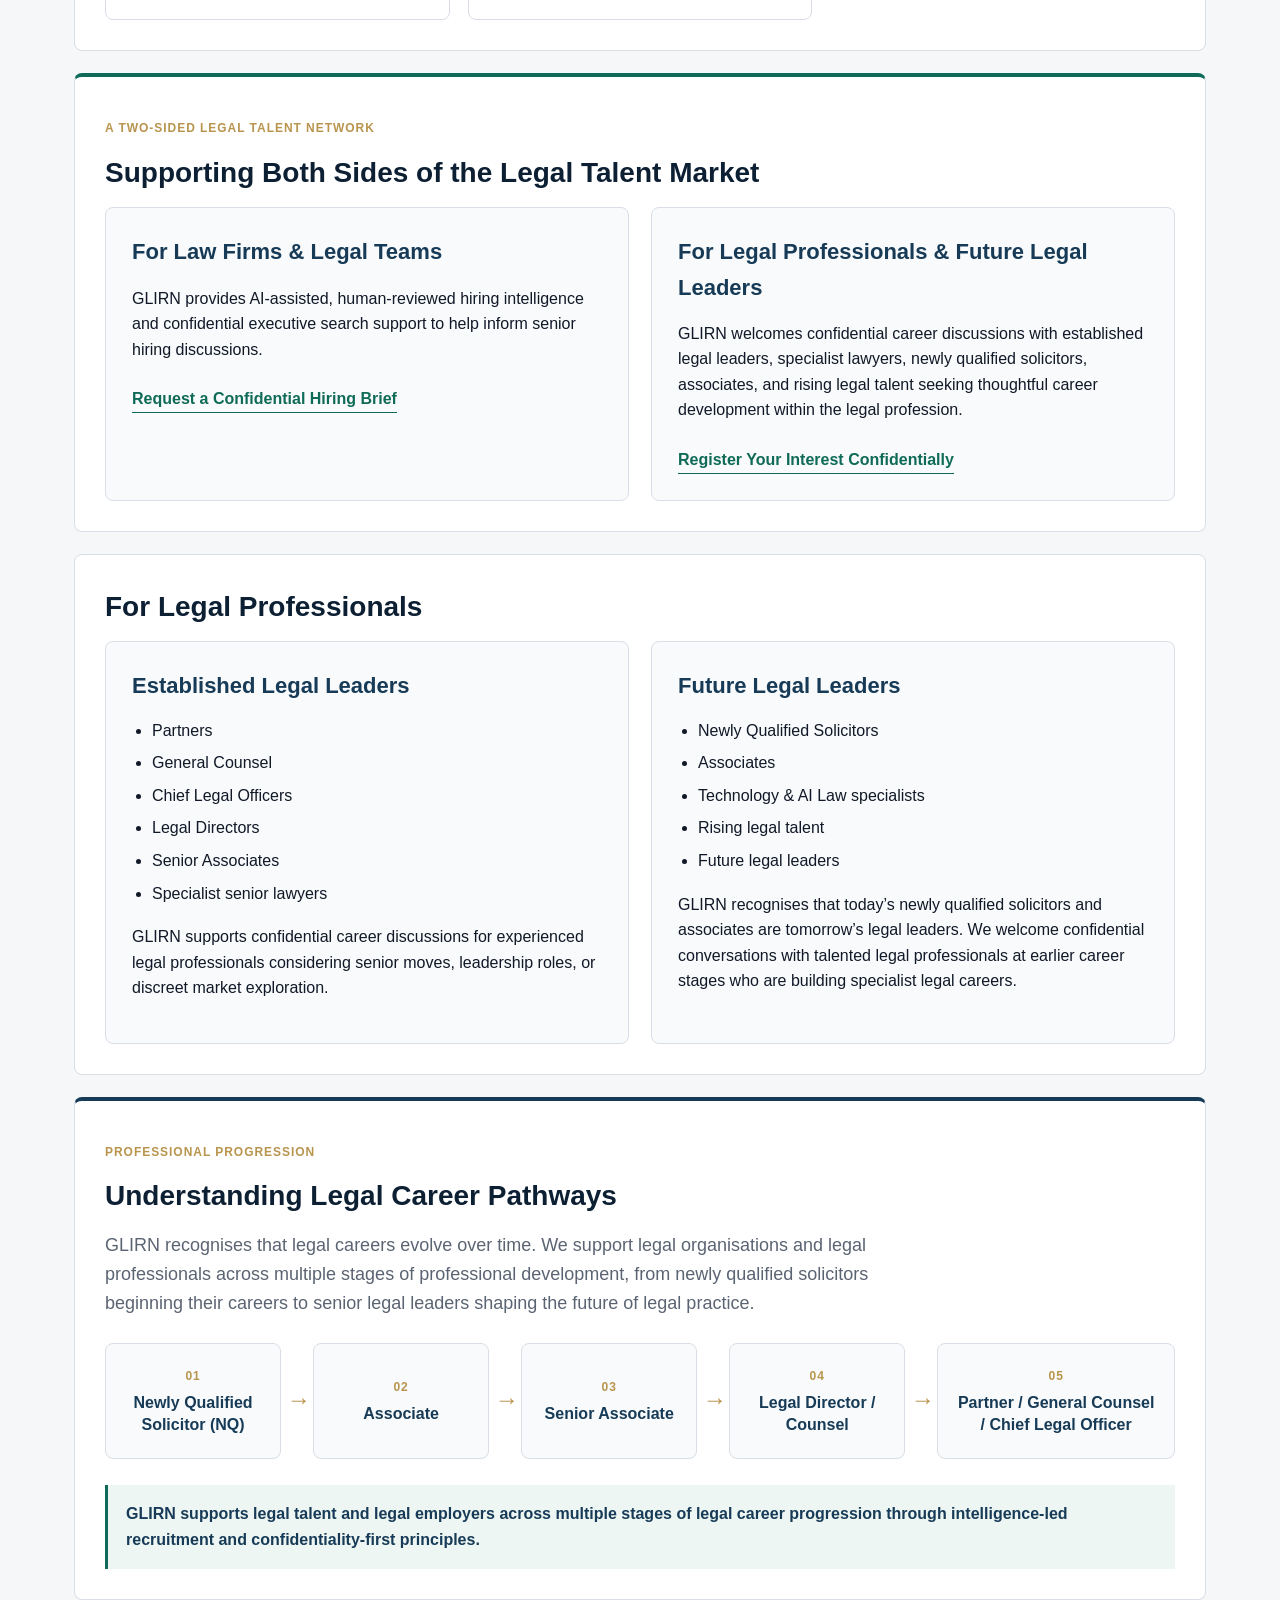
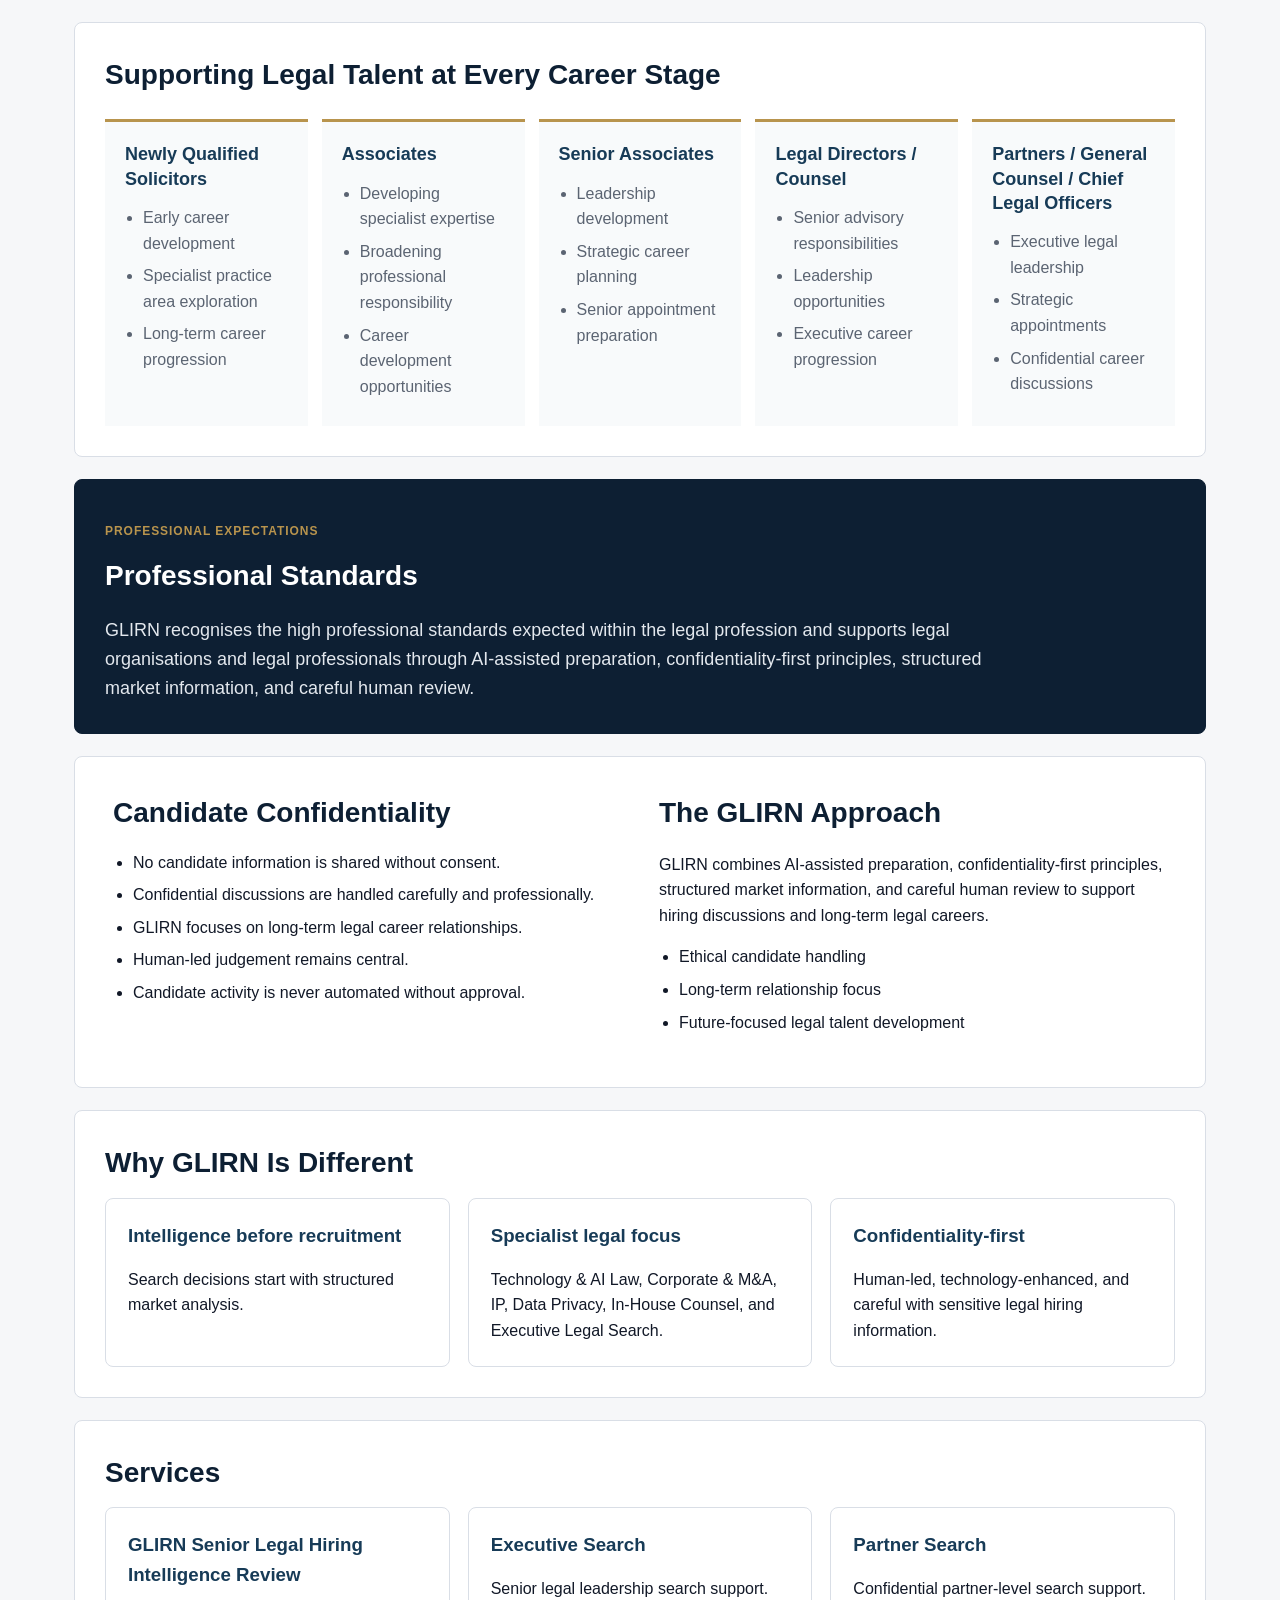
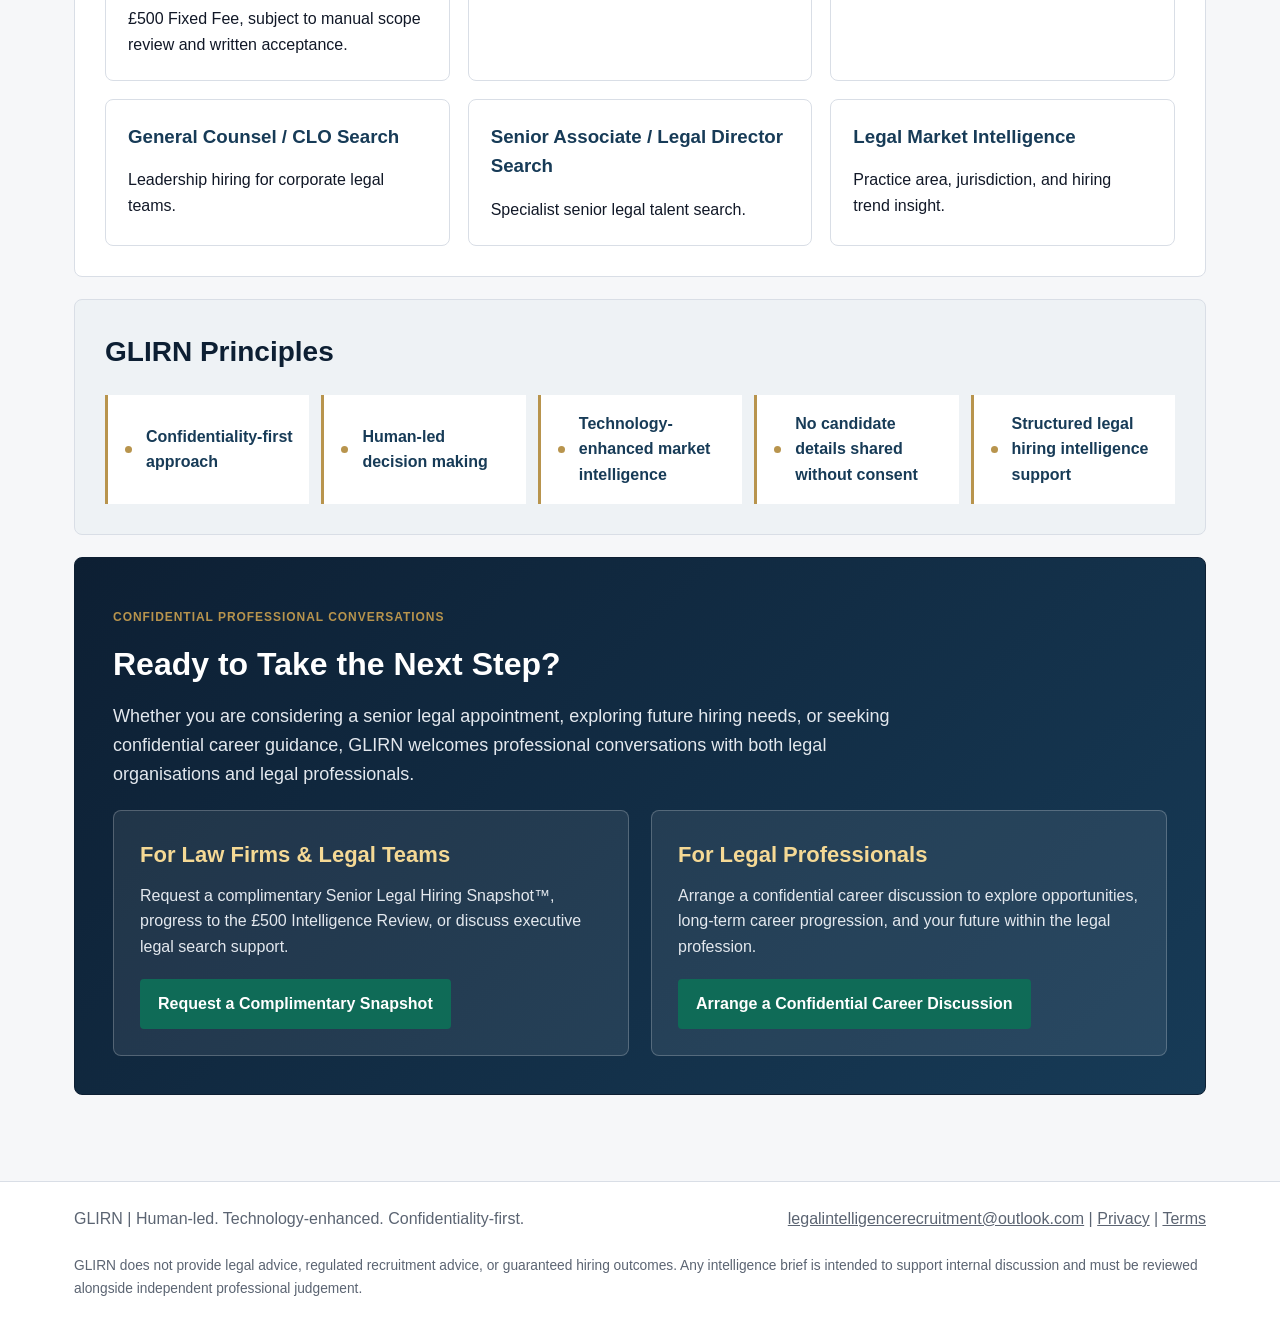
==== commit 426b9c74: "Add complimentary senior legal hiring snapshot page" ====
--- a/public/index.html
+++ b/public/index.html
@@ -5,13 +5,22 @@
   <meta name="viewport" content="width=device-width, initial-scale=1">
   <title>Global Legal Intelligence & Recruitment Network</title>
   <link rel="stylesheet" href="styles.css">
+  <!-- Google tag (gtag.js) -->
+<script async src="https://www.googletagmanager.com/gtag/js?id=G-6HNSTSNCB3"></script>
+<script>
+  window.dataLayer = window.dataLayer || [];
+  function gtag(){dataLayer.push(arguments);}
+  gtag('js', new Date());
+
+  gtag('config', 'G-6HNSTSNCB3');
+</script>
 </head>
 <body>
   <header class="site-header">
     <nav class="nav">
       <a class="brand" href="index.html">GLIRN</a>
       <div class="nav-links">
-        <a href="about.html">About</a><a href="services.html">Services</a><a href="intelligence-review.html">Intelligence Briefs</a><a href="executive-search.html">Executive Search</a><a href="contact.html">Contact</a>
+        <a href="about.html">About</a><a href="services.html">Services</a><a href="senior-legal-hiring-snapshot.html">Snapshot</a><a href="intelligence-review.html">Intelligence Briefs</a><a href="executive-search.html">Executive Search</a><a href="contact.html">Contact</a>
       </div>
     </nav>
   </header>
